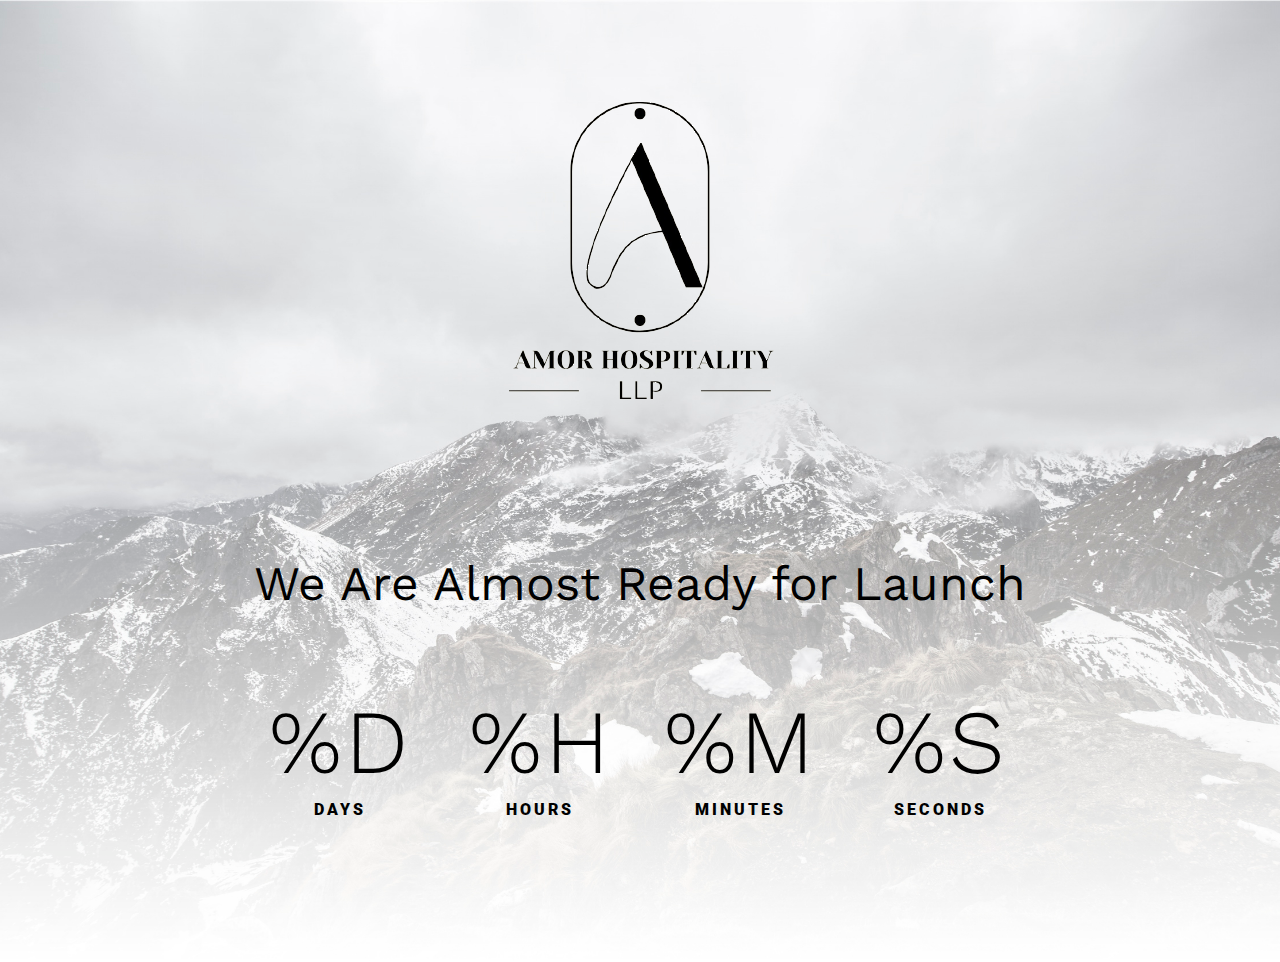
==== index.html @ 0c279abc "first commit" ====
<!DOCTYPE html>
<html>
	<head>
		<title>We are coming soon</title>
<!--
Coming2Live series free coming soon templates!
HTML version by Awe7 (http://awe7.com/)
You can find WordPress version here:
https://wordpress.org/plugins/coming2live/
-->
		<meta charset="utf-8">
		<meta name="viewport" content="width=device-width, initial-scale=1.0, maximum-scale=1.0, user-scalable=no">
		<meta name="format-detection" content="telephone=no">
		<meta name="apple-mobile-web-app-capable" content="yes">
		<!-- Fonts-->
		<link rel="stylesheet" type="text/css" href="assets/fonts/fontawesome/font-awesome.min.css">
		<!-- Vendors-->
		<link rel="stylesheet" type="text/css" href="assets/vendors/bootstrap/grid.css">
		<link rel="stylesheet" type="text/css" href="assets/vendors/YTPlayer/css/jquery.mb.YTPlayer.min.css">
		<link rel="stylesheet" type="text/css" href="assets/vendors/vegas/vegas.min.css">
		<!-- App & fonts-->
		<link rel="stylesheet" type="text/css" href="https://fonts.googleapis.com/css?family=Roboto:300,400,500,700,900|Work+Sans:300,400,500,700">
		<link rel="stylesheet" type="text/css" id="app-stylesheet" href="assets/css/main.css"><!--[if lt IE 9]>
			<script src="https://oss.maxcdn.com/libs/html5shiv/3.7.0/html5shiv.js"></script>
		<![endif]-->
	</head>
	
	<body>
		<div class="page-wrap" id="root">
			<!-- Content-->
			<div class="md-content">
				
				<!-- hero -->
				<div class="hero" style="background-image:url(./background.jpg);">
					

					<div class="container">
						<div class="hero__wrapper">
							<div class="row">
								<div class="col-lg-10 col-xs-offset-0 col-sm-offset-0 col-md-offset-0 col-lg-offset-1 ">
									<div class="hero__title_inner">
										<img alt="sphere" src="./output-onlinepngtools.png">
										<h1 class="hero__title">We Are Almost Ready for Launch</h1>
										<!-- <p class="hero__text">Perfect and awesome template to present your future product or service.<br>Hooking audience attention is all in the opener.</p> -->
									</div>
								</div>
							</div>
							
							<!-- countdown__module hide undefined -->
							<div class="countdown__module hide" data-date="2023/1/18">
								<p><span>%D</span> Days</p>
								<p><span>%H</span> Hours</p>
								<p><span>%M</span> Minutes</p>
								<p><span>%S</span> Seconds</p>
							</div><!-- End / countdown__module hide undefined -->
							
							<div class="service-wrapper">
								
								<!-- service -->
								<!-- <div class="service">
									<h2 class="service__title">Web Development</h2>
									<p class="service__text">Curabitur elementum urna augue, eu porta purus gravida in. Cras consectetur, lor</p>
								</div> -->
								<!-- End / service -->
								
								
								<!-- service -->
								<!-- <div class="service">
									<h2 class="service__title">App Mobile Design</h2>
									<p class="service__text">Suspendisse ac elit vitae est lacinia interdum eu sit amet mauris. Phasellus ali</p>
								</div> -->
								<!-- End / service -->
								
								
								<!-- service -->
								<!-- <div class="service">
									<h2 class="service__title">Cloud Security</h2>
									<p class="service__text">Duis porttitor libero ac egestas euismod. Maecenas quis felis turpis. Nulla quis</p>
								</div> -->
								<!-- End / service -->
								
							</div>
						</div>
					</div>
				</div><!-- End / hero -->
				
			</div>
			<!-- End / Content-->
		</div>
		<!-- Vendors-->
		<script type="text/javascript" src="assets/vendors/jquery/jquery.min.js"></script>
		<script type="text/javascript" src="assets/vendors/jquery.countdown/jquery.countdown.min.js"></script>
		<script type="text/javascript" src="assets/vendors/flat-surface-shader/fss.min.js"></script>
		<script type="text/javascript" src="assets/vendors/particles.js/particles.js"></script>
		<script type="text/javascript" src="assets/vendors/waterpipe/waterpipe.js"></script>
		<script type="text/javascript" src="assets/vendors/quietflow/quietflow.min.js"></script>
		<script type="text/javascript" src="assets/vendors/YTPlayer/jquery.mb.YTPlayer.min.js"></script>
		<script type="text/javascript" src="assets/vendors/vegas/vegas.min.js"></script>
		<!-- App-->
		<script type="text/javascript" src="assets/js/main.js"></script>
	</body>
</html>
---- assets/css/main.css ----
/*--------------------------------------------------------------------------------

	# Minsoon Template 1.0 - Mar 16, 2018
	# ------------------------------------------------------------------------
	# Designed & coded by MegaDrupal
	# Websites:  http://www.megadrupal.com -  Email: info@megadrupal.com

----------------------------------------------------------------------------------

	1. base
	2. form-item
	3. general_header
	4. general_service
	5. general_hero
	6. fss
	7. particles.js
	8. core_quietflow
	9. Ribbon background
	10. core_smoky
	11. core_vegas
	12. youtube
	13. socialicon
	14. Reset Row Boostrap
	15. Margin Padding
	16. CountDown

--------------------------------------------------------------------------------*/

/* 1. base
--------------------------------------------------------------------------------*/

a[disabled], input[disabled], button[disabled], textarea[disabled] {
    cursor: not-allowed !important;
    opacity: .5 !important;
}

a:focus, input:focus, button:focus, textarea:focus {
    outline: none;
}

p {
    margin-top: 0;
    margin-bottom: 10px;
}

img {
    max-width: 100%;
    height: auto;
    border: 0;
}

.page-wrap {
    overflow: hidden;
}

.md-section {
    position: relative;
    background-repeat: no-repeat;
    background-size: cover;
    background-position: center center;
    z-index: 9;
    padding-top: 50px;
    padding-bottom: 50px;
}

@media (min-width: 320px) {
    .md-section {
        padding-top: calc(6.81818vw + 28.18182px);
        padding-bottom: calc(6.81818vw + 28.18182px);
    }
}

@media (min-width: 1200px) {
    .md-section {
        padding-top: 110px;
        padding-bottom: 110px;
    }
}

.md-text-left, .text-left {
    text-align: left !important;
}

.md-text-center, .text-center {
    text-align: center !important;
}

.md-text-right, .text-right {
    text-align: right !important;
}

.md-text-underline {
    text-decoration: underline !important;
}

.md-round {
    border-radius: 5px !important;
}

.md-pill {
    border-radius: 50% !important;
}

.md-tb {
    display: table;
    width: 100%;
    height: 100%;
}

.md-tb__cell {
    display: table-cell;
    vertical-align: middle;
}

.md-overlay, [data-gradient-bg] > canvas {
    position: absolute;
    width: 100%;
    height: 100%;
    top: 0;
    left: 0;
    z-index: -1;
}

.md-overlay {
    background-color: rgba(0, 0, 0, .4);
}

.bg-fixed {
    background-attachment: fixed;
}

.md-bg-cover {
    background-repeat: no-repeat;
    background-size: cover;
    background-position: center center;
}

.full {
    width: 100%;
    height: 100vh;
}

.embed-responsive {
    position: relative;
    display: block;
    height: 0;
    padding: 0;
    overflow: hidden;
}

.embed-responsive.embed-responsive-4by3 {
    padding-bottom: 75%;
}

.embed-responsive.embed-responsive-16by9 {
    padding-bottom: 56.25%;
}

.embed-responsive .embed-responsive-item, .embed-responsive iframe,
.embed-responsive embed, .embed-responsive object {
    position: absolute;
    top: 0;
    bottom: 0;
    left: 0;
    width: 100%;
    height: 100%;
    border: 0;
}

/* table Responsive */

.table-responsive-01 {
    width: 100%;
    overflow-y: hidden;
    overflow-x: auto;
}

.table-responsive-01 table > thead > tr > th,
.table-responsive-01 table > thead > tr > td,
.table-responsive-01 table > tbody > tr > th,
.table-responsive-01 table > tbody > tr > td,
.table-responsive-01 table > tfoot > tr > th,
.table-responsive-01 table > tfoot > tr > td {
    white-space: nowrap;
}

@media (max-width: 991px) {
    .table-responsive-02 table, .table-responsive-02 thead,
    .table-responsive-02 tbody, .table-responsive-02 th, .table-responsive-02 td,
    .table-responsive-02 tr {
        display: block;
    }

    .table-responsive-02 thead {
        border-top: 1px solid #e8e8e8 !important;
        border-bottom: none !important;
    }

    .table-responsive-02 thead tr {
        position: absolute;
        top: -9999px;
        left: -9999px;
    }

    .table-responsive-02 tr {
        padding: 15px 0;
        border-left: 1px solid #e8e8e8;
        border-right: 1px solid #e8e8e8;
    }

    .table-responsive-02 td {
        position: relative;
        padding: 15px 10px 15px 30% !important;
    }

    .table-responsive-02 td:before {
        content: attr(data-th);
        position: absolute;
        top: 15px;
        left: 20px;
        width: 25%;
        padding-right: 10px;
    }
}

a {
    color: inherit;
}

a:hover {
    text-decoration: none;
    color: #426efc;
}

a:focus {
    text-decoration: none;
}

::-moz-selection {
    color: #fff;
    background-color: #121113;
}

::selection {
    color: #fff;
    background-color: #121113;
}

.md-section {
    padding-top: 65px;
    padding-bottom: 65px;
}

@media (min-width: 320px) {
    .md-section {
        padding-top: calc(13.63636vw + 21.36364px);
        padding-bottom: calc(13.63636vw + 21.36364px);
    }
}

@media (min-width: 1200px) {
    .md-section {
        padding-top: 185px;
        padding-bottom: 185px;
    }
}

/* 2. form-item
--------------------------------------------------------------------------------*/

input:not([type="button"]):not([type="submit"]):not([type="radio"]):not([type="checkbox"]):not([type="color"]),
textarea, select {
    box-shadow: none;
    outline: none;
    margin: 0;
    border-radius: 10px;
    padding: 0 15px;
    line-height: 46px;
    border: 1px solid #ccc;
    color: #000;
    font-size: 14px;
    vertical-align: middle;
}

input:not([type="button"]):not([type="submit"]):not([type="radio"]):not([type="checkbox"]):not([type="color"])::-webkit-input-placeholder,
textarea::-webkit-input-placeholder, select::-webkit-input-placeholder {
    color: #000;
}

input:not([type="button"]):not([type="submit"]):not([type="radio"]):not([type="checkbox"]):not([type="color"])::-moz-placeholder,
textarea::-moz-placeholder, select::-moz-placeholder {
    color: #000;
}

input:not([type="button"]):not([type="submit"]):not([type="radio"]):not([type="checkbox"]):not([type="color"]):-moz-placeholder,
textarea:-moz-placeholder, select:-moz-placeholder {
    color: #000;
}

input:not([type="button"]):not([type="submit"]):not([type="radio"]):not([type="checkbox"]):not([type="color"]):-ms-input-placeholder,
textarea:-ms-input-placeholder, select:-ms-input-placeholder {
    color: #000;
}

input:not([type="button"]):not([type="submit"]):not([type="radio"]):not([type="checkbox"]):not([type="color"]):focus,
textarea:focus, select:focus {
    border: 1px solid red;
}

input:not([type="button"]):not([type="submit"]):not([type="radio"]):not([type="checkbox"]):not([type="color"]):focus::-webkit-input-placeholder,
textarea:focus::-webkit-input-placeholder,
select:focus::-webkit-input-placeholder {
    color: blue;
}

input:not([type="button"]):not([type="submit"]):not([type="radio"]):not([type="checkbox"]):not([type="color"]):focus::-moz-placeholder,
textarea:focus::-moz-placeholder, select:focus::-moz-placeholder {
    color: blue;
}

input:not([type="button"]):not([type="submit"]):not([type="radio"]):not([type="checkbox"]):not([type="color"]):focus:-moz-placeholder,
textarea:focus:-moz-placeholder, select:focus:-moz-placeholder {
    color: blue;
}

input:not([type="button"]):not([type="submit"]):not([type="radio"]):not([type="checkbox"]):not([type="color"]):focus:-ms-input-placeholder,
textarea:focus:-ms-input-placeholder, select:focus:-ms-input-placeholder {
    color: blue;
}

input:not([type="button"]):not([type="submit"]):not([type="radio"]):not([type="checkbox"]):not([type="color"])[disabled],
textarea[disabled], select[disabled] {
    opacity: .65;
    cursor: not-allowed;
}

input:not([type="button"]):not([type="submit"]):not([type="radio"]):not([type="checkbox"]):not([type="color"]),
textarea {
    -webkit-appearance: none;
       -moz-appearance: none;
            appearance: none;
}

input[type="checkbox"], input[type="radio"] {
    width: auto !important;
}

/* Typography */

body {
    margin: 0;
    padding: 0;
    line-height: 1.6;
    font-size: 16px;
    font-weight: 400;
    font-family: "Roboto", sans-serif;
    color: #0c0c0e;
}

body.md-skin-dark {
    background-color: #303036;
}

.md-skin-dark {
    color: rgba(255, 255, 255, .9);
}

.md-skin-dark h1, .md-skin-dark h2, .md-skin-dark h3, .md-skin-dark h4,
.md-skin-dark h5, .md-skin-dark h6 {
    color: #fff;
}

a {
    transition: all .3s ease;
}

a, input, textarea, select {
    outline: none;
}

h1, h2, h3, h4, h5, h6 {
    font-weight: 400;
    line-height: 1.4em;
    color: #0c0c0e;
    font-family: "Work Sans", sans-serif;
}

h1 a, h2 a, h3 a, h4 a, h5 a, h6 a {
    color: inherit;
    text-decoration: none;
}

h1 a:hover, h2 a:hover, h3 a:hover, h4 a:hover, h5 a:hover, h6 a:hover {
    color: inherit;
    text-decoration: none;
}

h1 {
    font-size: 65px;
}

h2 {
    font-size: 50px;
}

h3 {
    font-size: 40px;
}

h4 {
    font-size: 35px;
}

h5 {
    font-size: 25px;
}

h6 {
    font-size: 20px;
}

h3, h1, h2, h3 {
    margin-top: 30px;
    margin-bottom: 15px;
}

h4, h5, h6 {
    margin-top: 15px;
    margin-bottom: 10px;
}

img {
    max-width: 100%;
}

blockquote {
    border: 0;
    font-size: 25px;
    padding: 0 0 0 40px;
    margin: 15px 20px 20px;
    position: relative;
    line-height: 1.4;
    color: #03358f;
    font-family: "Roboto", sans-serif;
}

@media (min-width: 992px) {
    blockquote {
        padding: 0 0 0 70px;
    }
}

blockquote:before {
    content: "\F10D";
    font-family: FontAwesome;
    font-size: 30px;
    line-height: 1.2;
    top: 0;
    left: 0;
    position: absolute;
    color: #c9c9cf;
}

@media (min-width: 992px) {
    blockquote:before {
        font-size: 50px;
    }
}

blockquote p:last-child {
    margin-bottom: 0;
}

blockquote i {
    font-size: 40px !important;
    margin-bottom: 20px;
}

blockquote cite {
    display: block;
    font-size: 16px;
    font-style: normal;
    font-family: "Roboto", sans-serif;
    margin-top: 15px;
}

@media (min-width: 768px) {
    blockquote {
        font-size: 25px;
        margin: 15px 40px 20px;
    }
}

abbr {
    color: #67dee8;
    border-width: 2px;
}

mark, .mark {
    background-color: #03358f;
    color: #f1f1f3;
}

/* 3. general_header
--------------------------------------------------------------------------------*/

.header {
    padding: 15px 15px;
}

.header__left {
    display: none;
}

.header__left > span {
    font-weight: 300;
}

.header__left > span + span:before {
    content: '|';
    display: inline-block;
    margin: 0 40px;
}

.header__social {
    text-align: center;
}

.header__social a {
    width: 30px;
    height: 30px;
    line-height: 28px;
    font-size: 12px;
    border-color: rgba(255, 255, 255, .5);
}

.header__social a:hover {
    background-color: #fff;
    color: #778;
    border-color: #fff;
}

@media (min-width: 993px) {
    .header {
        padding: 20px 40px;
        margin-bottom: 0;
    }
}

@media (min-width: 1201px) {
    .header__left {
        display: block;
    }

    .header__social {
        text-align: right;
    }
}

@media (min-width: 1401px) {
    .header {
        display: -ms-flexbox;
        display: flex;
        -ms-flex-pack: justify;
        justify-content: space-between;
        -ms-flex-align: center;
        align-items: center;
        padding: 20px 70px;
    }
}

/* 4. general_service
--------------------------------------------------------------------------------*/

.service {
    text-align: center;
}

.service__title {
    font-size: 20px;
    margin-top: 0;
    margin-bottom: 10px;
}

.service__text {
    font-size: 14px;
}

.service-wrapper {
    overflow: hidden;
}

.service-wrapper .service {
    padding: 30px 20px;
}

.service-wrapper .service:not(:last-child) {
    border-bottom: 1px solid rgba(255, 255, 255, .5);
}

@media (min-width: 1201px) {
    .service-wrapper .service {
        width: 33.333333%;
        float: left;
        padding: 0 55px;
    }

    .service-wrapper .service:not(:last-child) {
        border-bottom: 0;
        border-right: 1px solid rgba(255, 255, 255, .5);
    }
}

/* 5. general_hero
--------------------------------------------------------------------------------*/

.hero {
    position: relative;
    background-size: cover;
    background-repeat: no-repeat;
    background-position: center center;
    z-index: 9;
}

.hero:after {
    content: '';
    position: absolute;
    top: 0;
    left: 0;
    width: 100%;
    height: 100%;
    /* background-color: #000; */
    opacity: .5;
    z-index: -1;
}

.hero.no-overlay:after {
    display: none;
}

.hero.bg-video {
    background-color: transparent;
}

.hero .header {
    position: absolute;
    top: 0;
    left: 0;
    width: 100%;
    z-index: 999;
}

.hero__title_inner {
    text-align: center;
}

.hero__icon {
    display: inline-block;
    width: 40px;
    height: 40px;
    line-height: 36px;
    border: 2px solid #fff;
    border-radius: 50%;
    font-family: "Work Sans", sans-serif;
    font-size: 20px;
    font-weight: 300;
    color: #fff;
}

.hero__title {
    font-size: 30px;
    font-weight: 300;
    color: rgb(0, 0, 0);
    font-weight: 400;
}

@media (min-width: 320px) {
    .hero__title {
        font-size: calc(2.04545vw + 23.45455px);
    }
}

@media (min-width: 1200px) {
    .hero__title {
        font-size: 48px;
    }
}

.hero__wrapper {
    position: relative;
    padding: 12px 0 50px;
    z-index: 99;
    min-height: 100vh;
}

.hero__wrapper .countdown__module {
    max-width: 800px;
    margin: 40px auto;
}

@media (min-width: 769px) {
    .hero__wrapper .countdown__module {
        max-width: 800px;
        margin: 80px auto;
    }
}

@media (min-width: 1401px) {
    .hero__wrapper {
        display: -ms-flexbox;
        display: flex;
        -ms-flex-direction: column;
            flex-direction: column;
        -ms-flex-pack: justify;
        justify-content: space-between;
    }

    .hero__icon {
        font-size: 36px;
        width: 60px;
        height: 60px;
        line-height: 56px;
    }
}

/* 6. fss
--------------------------------------------------------------------------------*/

#fss-bg {
    position: fixed;
    left: 0;
    top: 0;
    right: 0;
    bottom: 0;
    z-index: -1;
}

/* 7. particles.js
--------------------------------------------------------------------------------*/

#particles-js {
    position: absolute;
    left: 0;
    top: 0;
    width: 100%;
    height: 100%;
    z-index: 33;
}

/* 8. core_quietflow
--------------------------------------------------------------------------------*/

.quietflow {
    position: fixed;
}

/* 9. Ribbon background
--------------------------------------------------------------------------------*/

.ribbons-bg {
    background-color: #403060;
    background-image: radial-gradient(circle, transparent 0%, rgba(0, 0, 0, .8) 100%);
    background-position: center center;
    background-repeat: no-repeat;
    background-attachment: fixed;
    background-size: cover;
}

/* 10. core_smoky
--------------------------------------------------------------------------------*/

.smoky {
    position: fixed;
    left: 0;
    top: 0;
    right: 0;
    bottom: 0;
}

@media (max-width: 767px) {
    .smoky {
        bottom: -100px;
    }
}

/* 11. core_vegas
--------------------------------------------------------------------------------*/

.vegas-container {
    position: fixed !important;
    top: 0;
    left: 0;
    top: 0;
    height: 100%;
    width: 100%;
    background-color: transparent !important;
    z-index: -1;
}

.vegas__wrapper {
    padding: 150px 0;
}

@media (min-width: 1201px) {
    .vegas-container {
        height: 100vh !important;
    }
}

/* 12. youtube
--------------------------------------------------------------------------------*/

.youtube {
    z-index: -2;
    position: fixed;
    top: 0;
    left: 0;
    width: 100%;
    height: 100%;
}

.youtube img {
    display: none;
    width: 100%;
    height: 100%;
    -o-object-fit: cover;
       object-fit: cover;
    -o-object-position: center;
       object-position: center;
}

/* 13. socialicon
--------------------------------------------------------------------------------*/

.social-icon {
    display: inline-block;
    text-align: center;
    font-size: 16px;
    width: 40px;
    height: 40px;
    line-height: 40px;
    border-radius: 3px;
    border: 1px solid #778;
    margin: 3px;
}

.social-icon__text {
    margin-left: 6px;
}

.social-icon__rounded {
    border-radius: 50%;
}

.social-icon__no-border {
    border: 0;
}

.social-icon.si-facebook {
    color: #3b5998;
}

.social-icon.si-facebook-bg {
    color: #fff;
    background-color: #3b5998;
}

.social-icon.si-facebook-bg:hover {
    background-color: #2d4373;
}

.social-icon.si-facebook-hover:hover {
    background-color: #3b5998;
    border-color: #3b5998;
    color: #fff;
}

.social-icon.si-twitter {
    color: #00acee;
}

.social-icon.si-twitter-bg {
    color: #fff;
    background-color: #00acee;
}

.social-icon.si-twitter-bg:hover {
    background-color: #0087bb;
}

.social-icon.si-twitter-hover:hover {
    background-color: #00acee;
    border-color: #00acee;
    color: #fff;
}

.social-icon.si-google-plus {
    color: #dd4b39;
}

.social-icon.si-google-plus-bg {
    color: #fff;
    background-color: #dd4b39;
}

.social-icon.si-google-plus-bg:hover {
    background-color: #c23321;
}

.social-icon.si-google-plus-hover:hover {
    background-color: #dd4b39;
    border-color: #dd4b39;
    color: #fff;
}

.social-icon.si-pinterest {
    color: #c8232c;
}

.social-icon.si-pinterest-bg {
    color: #fff;
    background-color: #c8232c;
}

.social-icon.si-pinterest-bg:hover {
    background-color: #9d1b22;
}

.social-icon.si-pinterest-hover:hover {
    background-color: #c8232c;
    border-color: #c8232c;
    color: #fff;
}

.social-icon.si-vimeo {
    color: #86c9ef;
}

.social-icon.si-vimeo-bg {
    color: #fff;
    background-color: #86c9ef;
}

.social-icon.si-vimeo-bg:hover {
    background-color: #59b5e9;
}

.social-icon.si-vimeo-hover:hover {
    background-color: #86c9ef;
    border-color: #86c9ef;
    color: #fff;
}

.social-icon.si-youtube {
    color: #c4302b;
}

.social-icon.si-youtube-bg {
    color: #fff;
    background-color: #c4302b;
}

.social-icon.si-youtube-bg:hover {
    background-color: #9a2622;
}

.social-icon.si-youtube-hover:hover {
    background-color: #c4302b;
    border-color: #c4302b;
    color: #fff;
}

.social-icon.si-yahoo {
    color: #720e9e;
}

.social-icon.si-yahoo-bg {
    color: #fff;
    background-color: #720e9e;
}

.social-icon.si-yahoo-bg:hover {
    background-color: #500a6f;
}

.social-icon.si-yahoo-hover:hover {
    background-color: #720e9e;
    border-color: #720e9e;
    color: #fff;
}

.social-icon.si-google {
    color: #dd4b39;
}

.social-icon.si-google-bg {
    color: #fff;
    background-color: #dd4b39;
}

.social-icon.si-google-bg:hover {
    background-color: #c23321;
}

.social-icon.si-google-hover:hover {
    background-color: #dd4b39;
    border-color: #dd4b39;
    color: #fff;
}

.social-icon.si-linkedin {
    color: #0e76a8;
}

.social-icon.si-linkedin-bg {
    color: #fff;
    background-color: #0e76a8;
}

.social-icon.si-linkedin-bg:hover {
    background-color: #0a5579;
}

.social-icon.si-linkedin-hover:hover {
    background-color: #0e76a8;
    border-color: #0e76a8;
    color: #fff;
}

.social-icon.si-dribbble {
    color: #ea4c89;
}

.social-icon.si-dribbble-bg {
    color: #fff;
    background-color: #ea4c89;
}

.social-icon.si-dribbble-bg:hover {
    background-color: #e51e6b;
}

.social-icon.si-dribbble-hover:hover {
    background-color: #ea4c89;
    border-color: #ea4c89;
    color: #fff;
}

.social-icon.si-delicious {
    color: #205cc0;
}

.social-icon.si-delicious-bg {
    color: #fff;
    background-color: #205cc0;
}

.social-icon.si-delicious-bg:hover {
    background-color: #194794;
}

.social-icon.si-delicious-hover:hover {
    background-color: #205cc0;
    border-color: #205cc0;
    color: #fff;
}

.social-icon.si-paypal {
    color: #00588b;
}

.social-icon.si-paypal-bg {
    color: #fff;
    background-color: #00588b;
}

.social-icon.si-paypal-bg:hover {
    background-color: #003858;
}

.social-icon.si-paypal-hover:hover {
    background-color: #00588b;
    border-color: #00588b;
    color: #fff;
}

.social-icon.si-android {
    color: #a4c639;
}

.social-icon.si-android-bg {
    color: #fff;
    background-color: #a4c639;
}

.social-icon.si-android-bg:hover {
    background-color: #839e2e;
}

.social-icon.si-android-hover:hover {
    background-color: #a4c639;
    border-color: #a4c639;
    color: #fff;
}

.social-icon.si-foursquare {
    color: #25a0ca;
}

.social-icon.si-foursquare-bg {
    color: #fff;
    background-color: #25a0ca;
}

.social-icon.si-foursquare-bg:hover {
    background-color: #1d7e9f;
}

.social-icon.si-foursquare-hover:hover {
    background-color: #25a0ca;
    border-color: #25a0ca;
    color: #fff;
}

.social-icon.si-stumbleupon {
    color: #f74425;
}

.social-icon.si-stumbleupon-bg {
    color: #fff;
    background-color: #f74425;
}

.social-icon.si-stumbleupon-bg:hover {
    background-color: #e12808;
}

.social-icon.si-stumbleupon-hover:hover {
    background-color: #f74425;
    border-color: #f74425;
    color: #fff;
}

.social-icon.si-digg {
    color: #191919;
}

.social-icon.si-digg-bg {
    color: #fff;
    background-color: #191919;
}

.social-icon.si-digg-bg:hover {
    background-color: black;
}

.social-icon.si-digg-hover:hover {
    background-color: #191919;
    border-color: #191919;
    color: #fff;
}

.social-icon.si-reddit {
    color: #c6c6c6;
}

.social-icon.si-reddit-bg {
    color: #fff;
    background-color: #c6c6c6;
}

.social-icon.si-reddit-bg:hover {
    background-color: #adadad;
}

.social-icon.si-reddit-hover:hover {
    background-color: #c6c6c6;
    border-color: #c6c6c6;
    color: #fff;
}

.social-icon.si-spotify {
    color: #81b71a;
}

.social-icon.si-spotify-bg {
    color: #fff;
    background-color: #81b71a;
}

.social-icon.si-spotify-bg:hover {
    background-color: #628a14;
}

.social-icon.si-spotify-hover:hover {
    background-color: #81b71a;
    border-color: #81b71a;
    color: #fff;
}

.social-icon.si-blogger {
    color: #fc4f08;
}

.social-icon.si-blogger-bg {
    color: #fff;
    background-color: #fc4f08;
}

.social-icon.si-blogger-bg:hover {
    background-color: #ce3e03;
}

.social-icon.si-blogger-hover:hover {
    background-color: #fc4f08;
    border-color: #fc4f08;
    color: #fff;
}

.social-icon.si-cc {
    color: #688527;
}

.social-icon.si-cc-bg {
    color: #fff;
    background-color: #688527;
}

.social-icon.si-cc-bg:hover {
    background-color: #495e1b;
}

.social-icon.si-cc-hover:hover {
    background-color: #688527;
    border-color: #688527;
    color: #fff;
}

.social-icon.si-evernote {
    color: #5ba525;
}

.social-icon.si-evernote-bg {
    color: #fff;
    background-color: #5ba525;
}

.social-icon.si-evernote-bg:hover {
    background-color: #447b1c;
}

.social-icon.si-evernote-hover:hover {
    background-color: #5ba525;
    border-color: #5ba525;
    color: #fff;
}

.social-icon.si-flickr {
    color: #ff0084;
}

.social-icon.si-flickr-bg {
    color: #fff;
    background-color: #ff0084;
}

.social-icon.si-flickr-bg:hover {
    background-color: #cc006a;
}

.social-icon.si-flickr-hover:hover {
    background-color: #ff0084;
    border-color: #ff0084;
    color: #fff;
}

.social-icon.si-vk {
    color: #2b587a;
}

.social-icon.si-vk-bg {
    color: #fff;
    background-color: #2b587a;
}

.social-icon.si-vk-bg:hover {
    background-color: #1e3d54;
}

.social-icon.si-vk-hover:hover {
    background-color: #2b587a;
    border-color: #2b587a;
    color: #fff;
}

.social-icon.si-skype {
    color: #00aff0;
}

.social-icon.si-skype-bg {
    color: #fff;
    background-color: #00aff0;
}

.social-icon.si-skype-bg:hover {
    background-color: #008abd;
}

.social-icon.si-skype-hover:hover {
    background-color: #00aff0;
    border-color: #00aff0;
    color: #fff;
}

.social-icon.si-podcast {
    color: #e4b21b;
}

.social-icon.si-podcast-bg {
    color: #fff;
    background-color: #e4b21b;
}

.social-icon.si-podcast-bg:hover {
    background-color: #b68e16;
}

.social-icon.si-podcast-hover:hover {
    background-color: #e4b21b;
    border-color: #e4b21b;
    color: #fff;
}

.social-icon.si-dropbox {
    color: #3d9ae8;
}

.social-icon.si-dropbox-bg {
    color: #fff;
    background-color: #3d9ae8;
}

.social-icon.si-dropbox-bg:hover {
    background-color: #1a81d8;
}

.social-icon.si-dropbox-hover:hover {
    background-color: #3d9ae8;
    border-color: #3d9ae8;
    color: #fff;
}

.social-icon.si-github {
    color: #171515;
}

.social-icon.si-github-bg {
    color: #fff;
    background-color: #171515;
}

.social-icon.si-github-bg:hover {
    background-color: black;
}

.social-icon.si-github-hover:hover {
    background-color: #171515;
    border-color: #171515;
    color: #fff;
}

.social-icon.si-bitbucket {
    color: #0e4984;
}

.social-icon.si-bitbucket-bg {
    color: #fff;
    background-color: #0e4984;
}

.social-icon.si-bitbucket-bg:hover {
    background-color: #093056;
}

.social-icon.si-bitbucket-hover:hover {
    background-color: #0e4984;
    border-color: #0e4984;
    color: #fff;
}

.social-icon.si-soundcloud {
    color: #f70;
}

.social-icon.si-soundcloud-bg {
    color: #fff;
    background-color: #f70;
}

.social-icon.si-soundcloud-bg:hover {
    background-color: #cc5f00;
}

.social-icon.si-soundcloud-hover:hover {
    background-color: #f70;
    border-color: #f70;
    color: #fff;
}

.social-icon.si-tumblr {
    color: #34526f;
}

.social-icon.si-tumblr-bg {
    color: #fff;
    background-color: #34526f;
}

.social-icon.si-tumblr-bg:hover {
    background-color: #24384c;
}

.social-icon.si-tumblr-hover:hover {
    background-color: #34526f;
    border-color: #34526f;
    color: #fff;
}

.social-icon.si-wordpress {
    color: #1e8cbe;
}

.social-icon.si-wordpress-bg {
    color: #fff;
    background-color: #1e8cbe;
}

.social-icon.si-wordpress-bg:hover {
    background-color: #176c92;
}

.social-icon.si-wordpress-hover:hover {
    background-color: #1e8cbe;
    border-color: #1e8cbe;
    color: #fff;
}

.social-icon.si-drupal {
    color: #27537a;
}

.social-icon.si-drupal-bg {
    color: #fff;
    background-color: #27537a;
}

.social-icon.si-drupal-bg:hover {
    background-color: #1b3953;
}

.social-icon.si-drupal-hover:hover {
    background-color: #27537a;
    border-color: #27537a;
    color: #fff;
}

.social-icon.si-yelp {
    color: #c41200;
}

.social-icon.si-yelp-bg {
    color: #fff;
    background-color: #c41200;
}

.social-icon.si-yelp-bg:hover {
    background-color: #910d00;
}

.social-icon.si-yelp-hover:hover {
    background-color: #c41200;
    border-color: #c41200;
    color: #fff;
}

.social-icon.si-scribd {
    color: #666;
}

.social-icon.si-scribd-bg {
    color: #fff;
    background-color: #666;
}

.social-icon.si-scribd-bg:hover {
    background-color: #4d4d4d;
}

.social-icon.si-scribd-hover:hover {
    background-color: #666;
    border-color: #666;
    color: #fff;
}

.social-icon.si-stripe {
    color: #008cdd;
}

.social-icon.si-stripe-bg {
    color: #fff;
    background-color: #008cdd;
}

.social-icon.si-stripe-bg:hover {
    background-color: #006caa;
}

.social-icon.si-stripe-hover:hover {
    background-color: #008cdd;
    border-color: #008cdd;
    color: #fff;
}

.social-icon.si-print {
    color: #111;
}

.social-icon.si-print-bg {
    color: #fff;
    background-color: #111;
}

.social-icon.si-print-bg:hover {
    background-color: black;
}

.social-icon.si-print-hover:hover {
    background-color: #111;
    border-color: #111;
    color: #fff;
}

.social-icon.si-acrobat {
    color: #d3222a;
}

.social-icon.si-acrobat-bg {
    color: #fff;
    background-color: #d3222a;
}

.social-icon.si-acrobat-bg:hover {
    background-color: #a71b21;
}

.social-icon.si-acrobat-hover:hover {
    background-color: #d3222a;
    border-color: #d3222a;
    color: #fff;
}

.social-icon.si-stackoverflow {
    color: #ef8236;
}

.social-icon.si-stackoverflow-bg {
    color: #fff;
    background-color: #ef8236;
}

.social-icon.si-stackoverflow-bg:hover {
    background-color: #e06712;
}

.social-icon.si-stackoverflow-hover:hover {
    background-color: #ef8236;
    border-color: #ef8236;
    color: #fff;
}

.social-icon.si-instagram {
    color: #3f729b;
}

.social-icon.si-instagram-bg {
    color: #fff;
    background-color: #3f729b;
}

.social-icon.si-instagram-bg:hover {
    background-color: #305777;
}

.social-icon.si-instagram-hover:hover {
    background-color: #3f729b;
    border-color: #3f729b;
    color: #fff;
}

.social-icon.si-quora {
    color: #a82400;
}

.social-icon.si-quora-bg {
    color: #fff;
    background-color: #a82400;
}

.social-icon.si-quora-bg:hover {
    background-color: #751900;
}

.social-icon.si-quora-hover:hover {
    background-color: #a82400;
    border-color: #a82400;
    color: #fff;
}

.social-icon.si-openid {
    color: #e16309;
}

.social-icon.si-openid-bg {
    color: #fff;
    background-color: #e16309;
}

.social-icon.si-openid-bg:hover {
    background-color: #b04d07;
}

.social-icon.si-openid-hover:hover {
    background-color: #e16309;
    border-color: #e16309;
    color: #fff;
}

.social-icon.si-amazon {
    color: #e47911;
}

.social-icon.si-amazon-bg {
    color: #fff;
    background-color: #e47911;
}

.social-icon.si-amazon-bg:hover {
    background-color: #b5600d;
}

.social-icon.si-amazon-hover:hover {
    background-color: #e47911;
    border-color: #e47911;
    color: #fff;
}

.social-icon.si-steam {
    color: #111;
}

.social-icon.si-steam-bg {
    color: #fff;
    background-color: #111;
}

.social-icon.si-steam-bg:hover {
    background-color: black;
}

.social-icon.si-steam-hover:hover {
    background-color: #111;
    border-color: #111;
    color: #fff;
}

.social-icon.si-rss {
    color: #ee802f;
}

.social-icon.si-rss-bg {
    color: #fff;
    background-color: #ee802f;
}

.social-icon.si-rss-bg:hover {
    background-color: #d86612;
}

.social-icon.si-rss-hover:hover {
    background-color: #ee802f;
    border-color: #ee802f;
    color: #fff;
}

.social-icon.si-behance {
    color: #0057ff;
}

.social-icon.si-behance-bg {
    color: #fff;
    background-color: #0057ff;
}

.social-icon.si-behance-bg:hover {
    background-color: #0046cc;
}

.social-icon.si-behance-hover:hover {
    background-color: #0057ff;
    border-color: #0057ff;
    color: #fff;
}

.btn {
    font-weight: 500;
    text-transform: uppercase;
    letter-spacing: 2px;
    padding: 0 15px;
    height: 50px;
    line-height: 48px;
    min-width: 170px;
}

.btn > i {
    margin: 0 5px;
}

.btn-sm {
    height: 40px;
    line-height: 38px;
    min-width: 130px;
}

.btn-w140 {
    min-width: 140px;
}

.grid-css .grid-item .grid-item__inner .grid-item__content-wrapper {
    background-color: transparent;
}

.no-gutters {
    margin: 0;
}

.no-gutters > .col, .no-gutters > [class*="col-"] {
    padding-right: 0;
    padding-left: 0;
}

.show-md {
    display: none;
}

@media (min-width: 992px) {
    .hidden-md {
        display: none;
    }

    .show-md {
        display: block;
    }
}

.swiper-custom-wrap {
    position: relative;
}

.swiper-custom-wrap .swiper-container {
    position: static;
}

.swiper-button-custom > div {
    position: absolute;
    top: 50%;
    width: 40px;
    height: 40px;
    line-height: 38px;
    font-size: 20px;
    color: #c2c2c2;
    text-align: center;
    border: 1px solid #c2c2c2;
    border-radius: 50%;
    cursor: pointer;
    transform: transalteY(-50%);
    transition: all .3s ease;
}

.swiper-button-custom > div:hover {
    border-color: #ff9294;
    color: #ff9294;
}

.swiper-button-custom .swiper-button-prev-custom {
    left: 0;
}

.swiper-button-custom .swiper-button-next-custom {
    right: 0;
}

.swiper-pagination-custom {
    text-align: center;
    margin-top: 20px;
}

.swiper-pagination-custom > span {
    width: 13px;
    height: 13px;
    background-color: #c9c9cf;
    opacity: 1;
    margin: 0 8px !important;
}

.swiper-pagination-custom .swiper-pagination-bullet-active {
    background-color: #ff9294;
}

.swiper-container--02 .swiper-button-prev-custom {
    left: -80px;
}

.swiper-container--02 .swiper-button-next-custom {
    right: -80px;
}

@media (max-width: 1199px) {
    .swiper-container--02 .swiper-button-custom {
        display: none;
    }
}

@media (min-width: 1201px) {
    .swiper-container--02 .swiper-pagination-custom {
        display: none;
    }
}

@media (min-width: 1401px) {
    .swiper-container--02 .swiper-button-prev-custom {
        left: -150px;
    }

    .swiper-container--02 .swiper-button-next-custom {
        right: -150px;
    }
}

/* 14. Reset Row Boostrap
--------------------------------------------------------------------------------*/

.row-grap {
    margin: 0;
}

.row-grap > [class*="col-"] {
    padding: 0;
}

.pull-left {
    float: left;
}

.pull-right {
    float: right;
}

/* 15. Margin Padding
--------------------------------------------------------------------------------*/

.pd-0 {
    padding: 0 !important;
}

.mb-0 {
    margin-bottom: 0 !important;
}

.mt-0 {
    margin-top: 0 !important;
}

.mb-20 {
    margin-bottom: 20px;
}

.mt-20 {
    margin-top: 20px;
}

.mb-25 {
    margin-bottom: 25px;
}

.mt-25 {
    margin-top: 25px;
}

.mb-30 {
    margin-bottom: 30px;
}

.mt-30 {
    margin-top: 30px;
}

.mb-35 {
    margin-bottom: 35px;
}

.mt-35 {
    margin-top: 35px;
}

.mb-40 {
    margin-bottom: 40px;
}

.mt-40 {
    margin-top: 40px;
}

.mb-45 {
    margin-bottom: 45px;
}

.mt-45 {
    margin-top: 45px;
}

.mb-50 {
    margin-bottom: 50px;
}

.mt-50 {
    margin-top: 50px;
}

.mb-55 {
    margin-bottom: 55px;
}

.mt-55 {
    margin-top: 55px;
}

.mb-60 {
    margin-bottom: 60px;
}

.mt-60 {
    margin-top: 60px;
}

.mb-65 {
    margin-bottom: 65px;
}

.mt-65 {
    margin-top: 65px;
}

.mb-70 {
    margin-bottom: 70px;
}

.mt-70 {
    margin-top: 70px;
}

.mb-75 {
    margin-bottom: 75px;
}

.mt-75 {
    margin-top: 75px;
}

/* 16. CountDown
--------------------------------------------------------------------------------*/

.countdown__module {
    display: table;
    width: 100%;
    margin: 20px 0;
    /* color: #c2c2c2; */
}

.countdown__module p {
    display: table-cell;
    vertical-align: middle;
    font-size: 10px;
    font-weight: 900;
    text-transform: uppercase;
    text-align: center;
    letter-spacing: 3px;
    width: 25%;
    color: #000 !important;
}

@media (min-width: 320px) {
    .countdown__module p {
        font-size: calc(.68182vw + 7.81818px);
    }
}

@media (min-width: 1200px) {
    .countdown__module p {
        font-size: 16px;
    }
}

.countdown__module span {
    display: block;
    font-family: "Work Sans", sans-serif;
    font-size: 30px;
    font-weight: 300;
    line-height: 1;
    /* color: #fff; */
    margin-bottom: 10px;
}

@media (min-width: 320px) {
    .countdown__module span {
        font-size: calc(6.81818vw + 8.18182px);
    }
}

@media (min-width: 1200px) {
    .countdown__module span {
        font-size: 90px;
    }
}
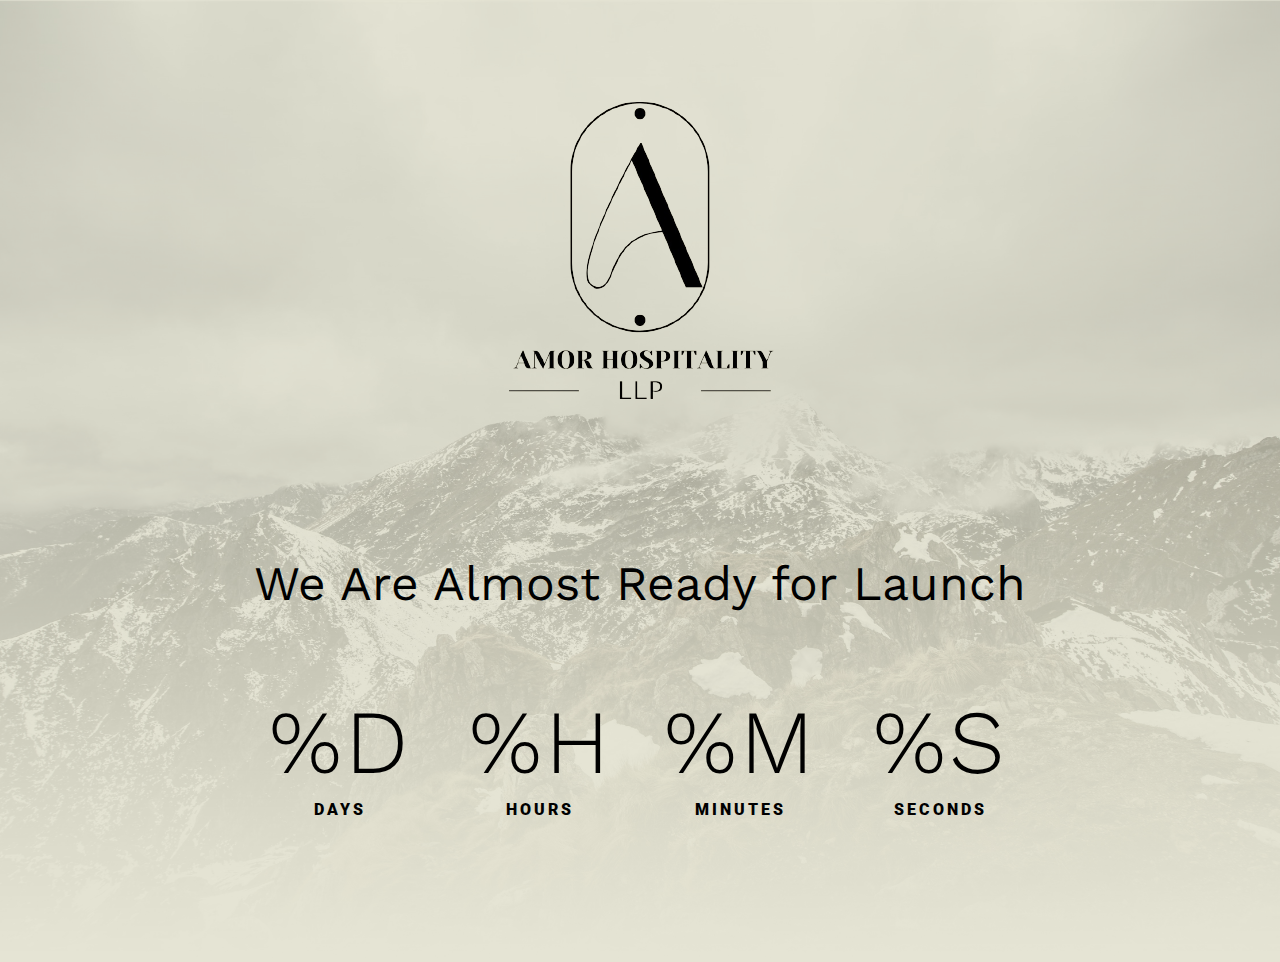
==== commit ca999c05: "final" ====
--- a/index.html
+++ b/index.html
@@ -39,7 +39,7 @@
 							<div class="row">
 								<div class="col-lg-10 col-xs-offset-0 col-sm-offset-0 col-md-offset-0 col-lg-offset-1 ">
 									<div class="hero__title_inner">
-										<img alt="sphere" src="./output-onlinepngtools.png">
+										<img alt="sphere" src="./output-onlinepngtools1.png">
 										<h1 class="hero__title">We Are Almost Ready for Launch</h1>
 										<!-- <p class="hero__text">Perfect and awesome template to present your future product or service.<br>Hooking audience attention is all in the opener.</p> -->
 									</div>
--- a/assets/css/main.css
+++ b/assets/css/main.css
@@ -1,33 +1,3 @@
-/*--------------------------------------------------------------------------------
-
-	# Minsoon Template 1.0 - Mar 16, 2018
-	# ------------------------------------------------------------------------
-	# Designed & coded by MegaDrupal
-	# Websites:  http://www.megadrupal.com -  Email: info@megadrupal.com
-
-----------------------------------------------------------------------------------
-
-	1. base
-	2. form-item
-	3. general_header
-	4. general_service
-	5. general_hero
-	6. fss
-	7. particles.js
-	8. core_quietflow
-	9. Ribbon background
-	10. core_smoky
-	11. core_vegas
-	12. youtube
-	13. socialicon
-	14. Reset Row Boostrap
-	15. Margin Padding
-	16. CountDown
-
---------------------------------------------------------------------------------*/
-
-/* 1. base
---------------------------------------------------------------------------------*/
 
 a[disabled], input[disabled], button[disabled], textarea[disabled] {
     cursor: not-allowed !important;
@@ -629,7 +599,7 @@
     left: 0;
     width: 100%;
     height: 100%;
-    /* background-color: #000; */
+    background-color: #ccc9aa;
     opacity: .5;
     z-index: -1;
 }
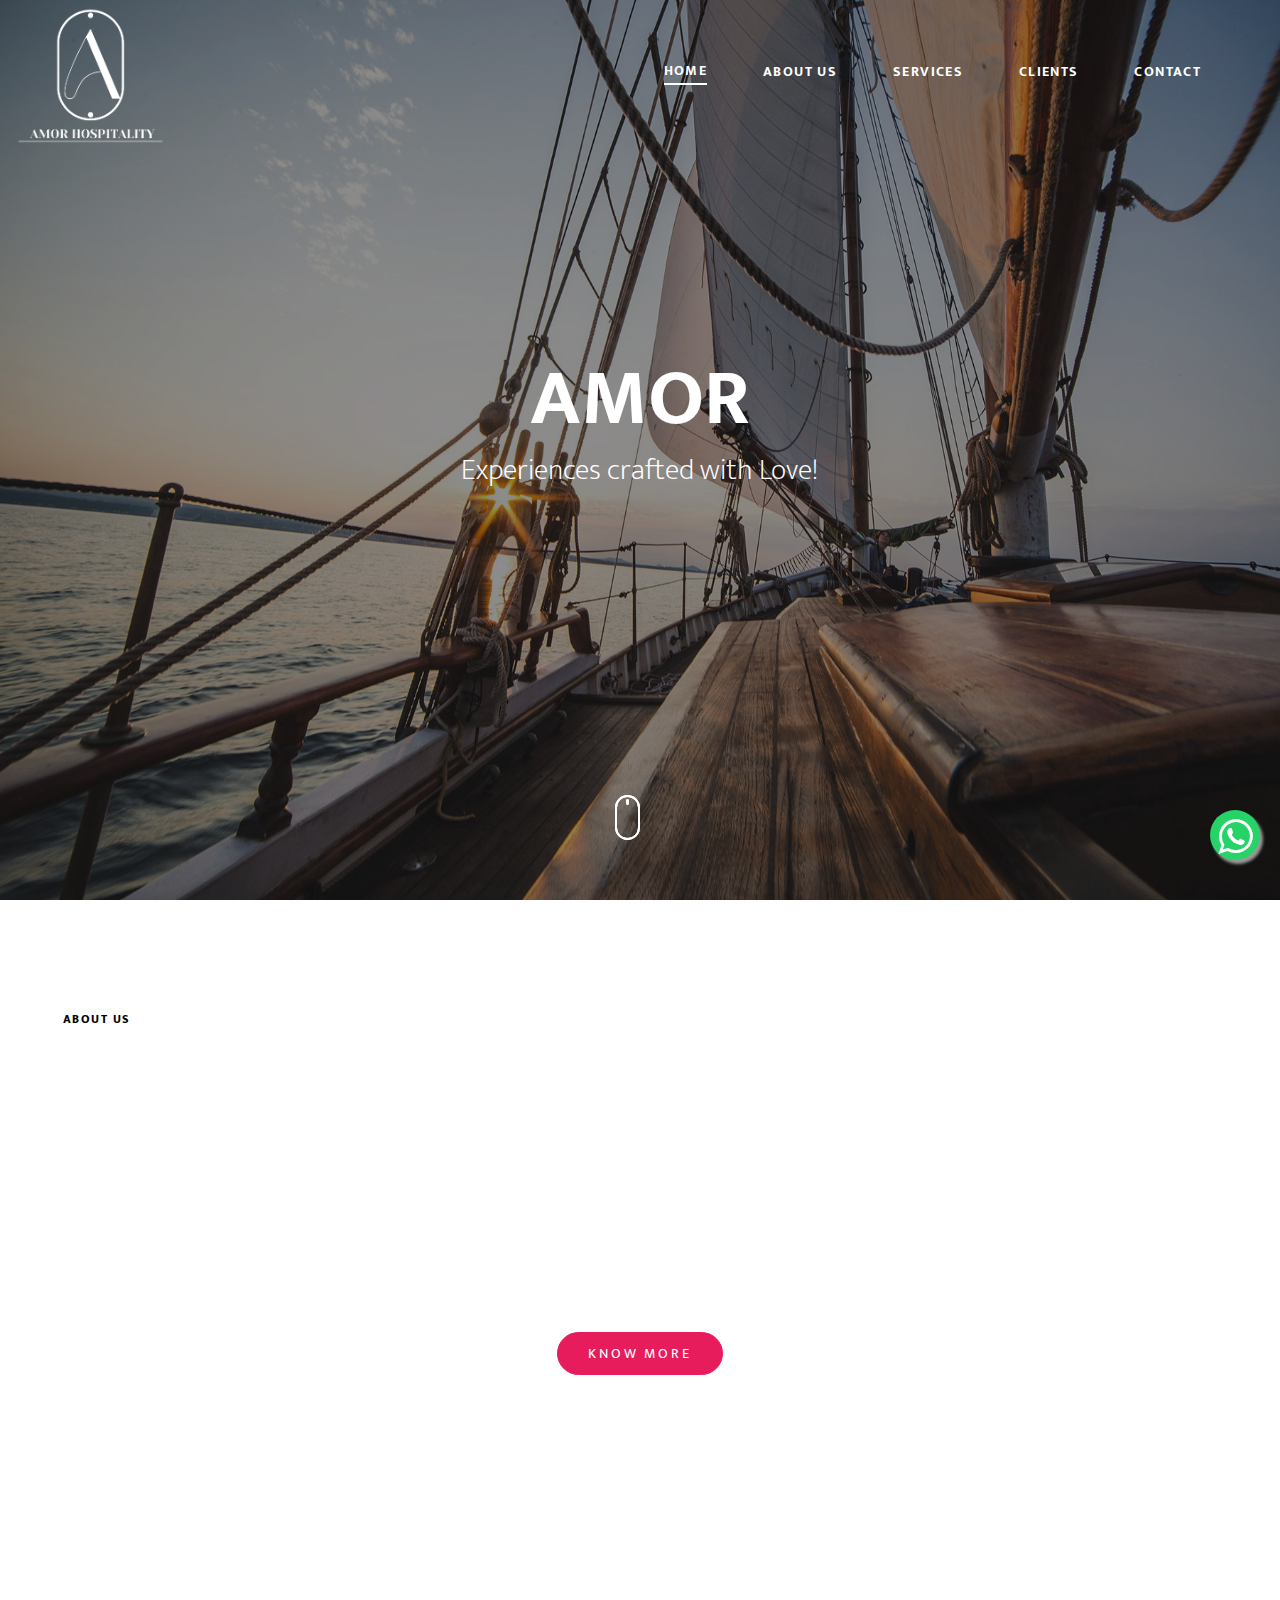
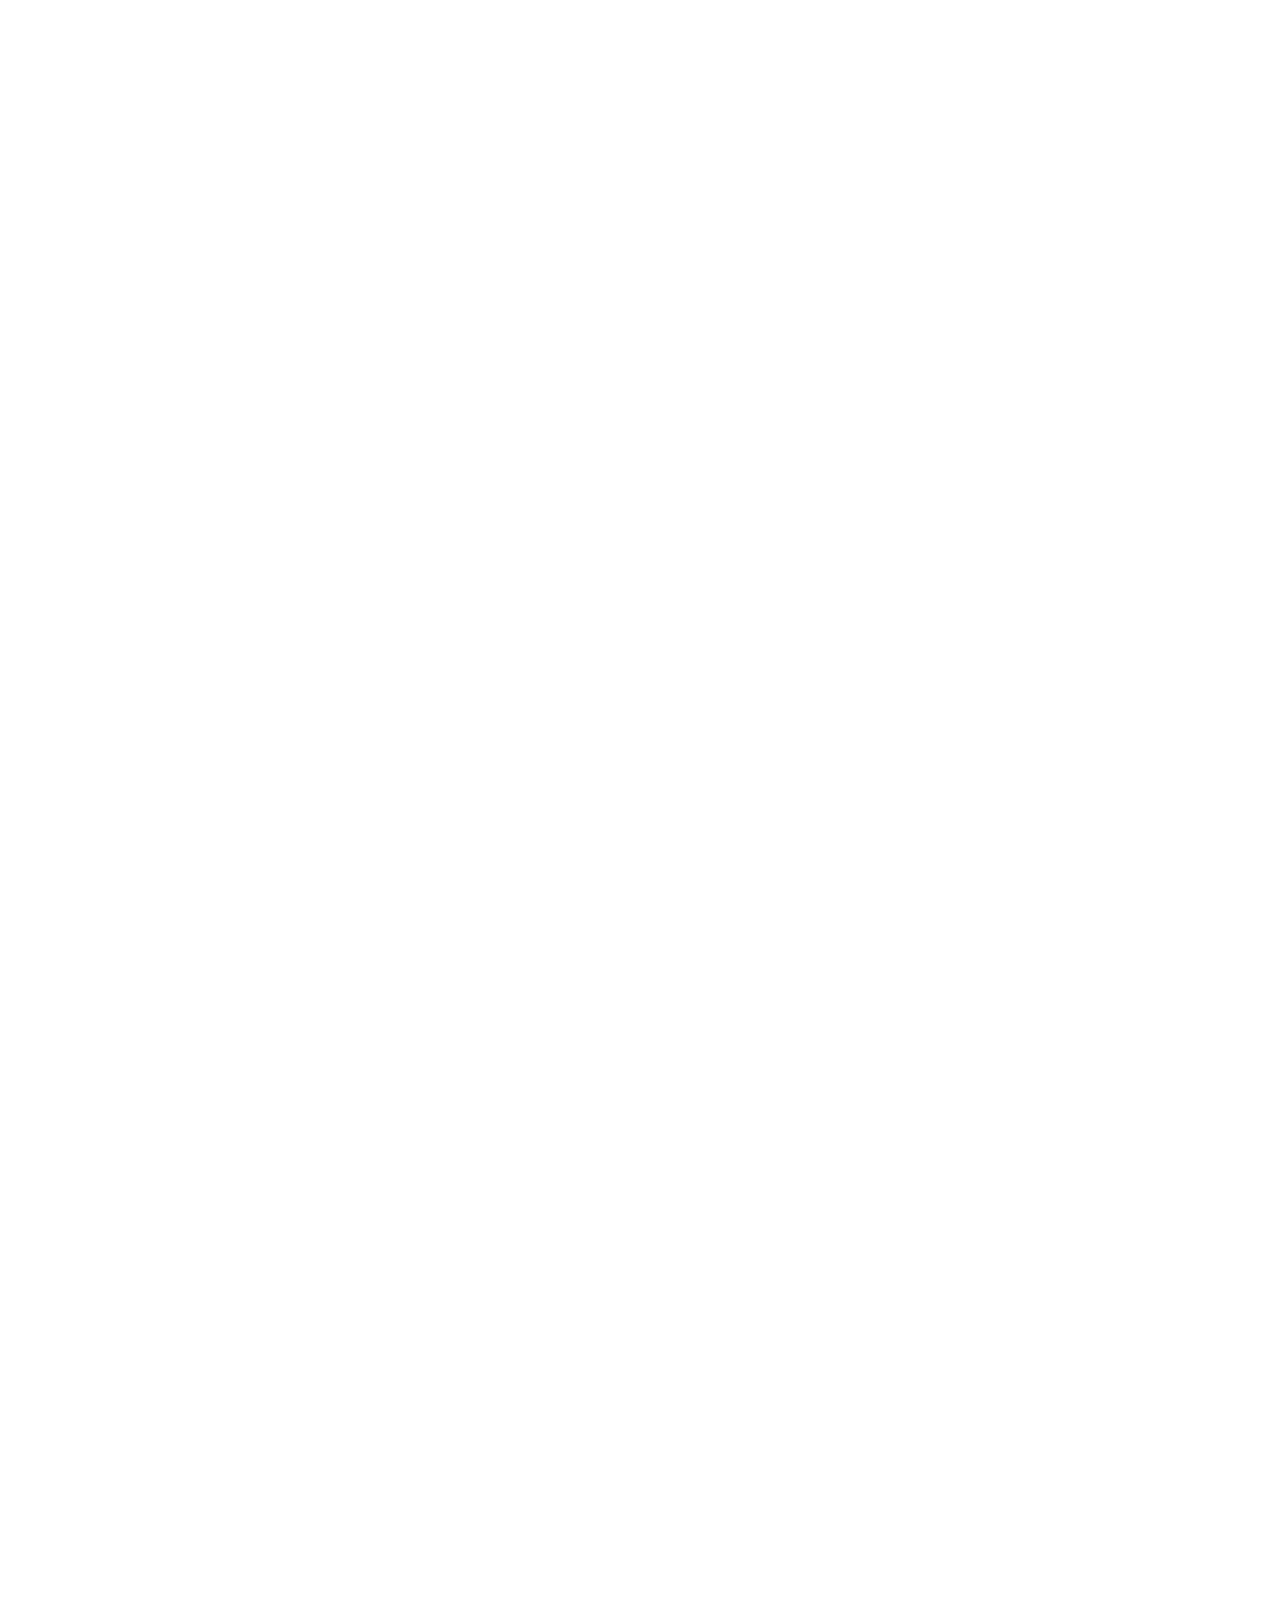
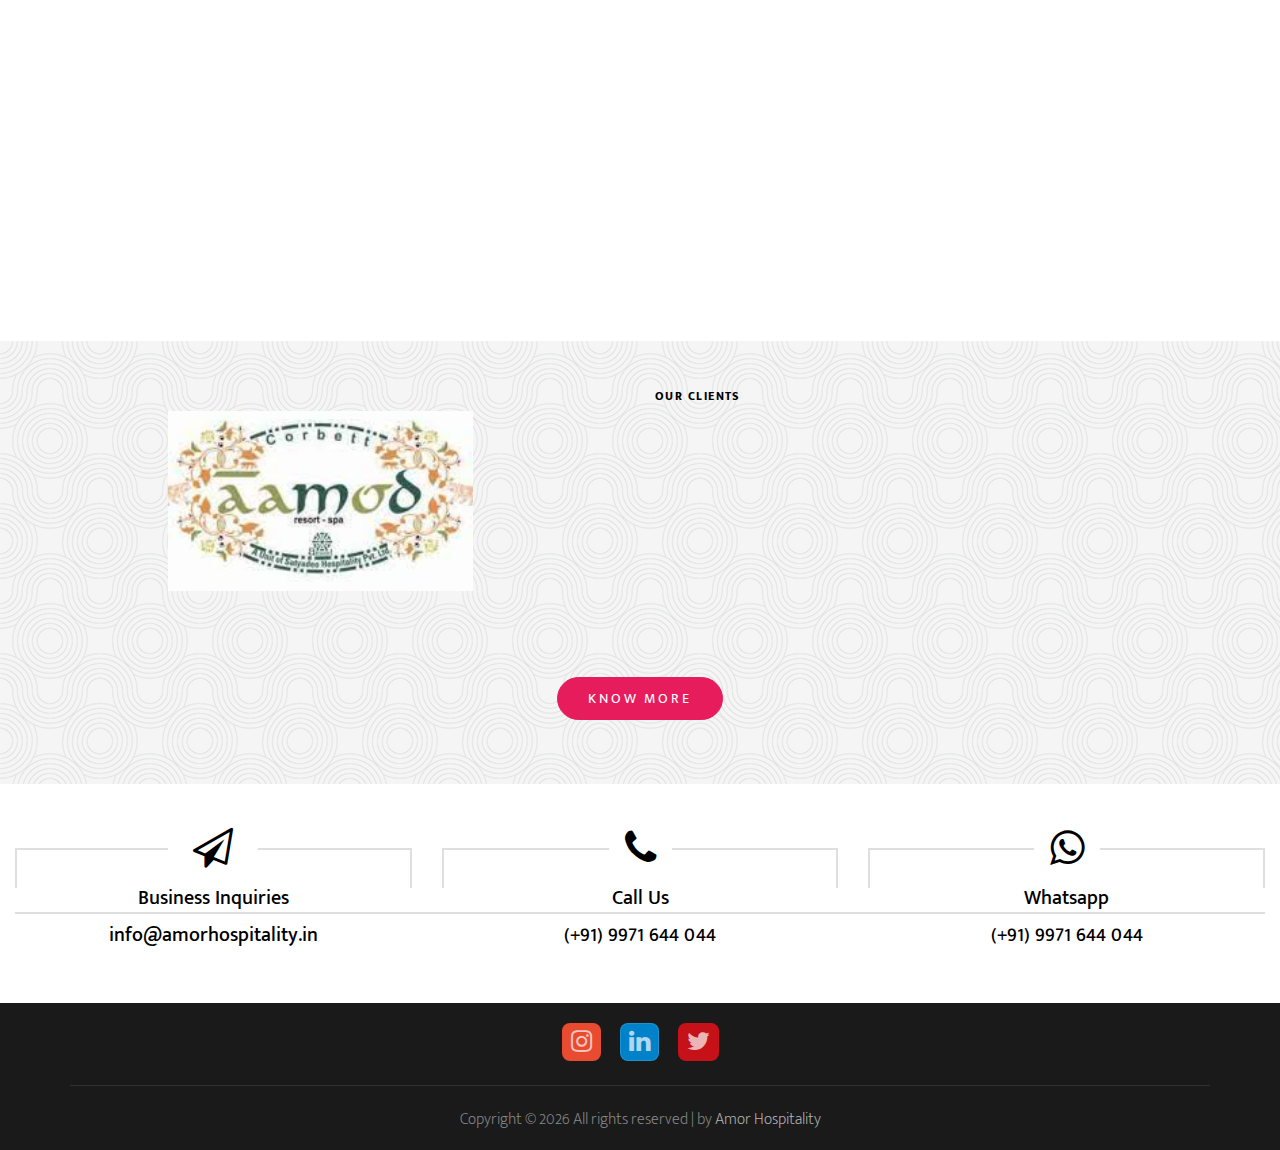
==== commit 49858473: "full updated" ====
--- a/index.html
+++ b/index.html
@@ -1,102 +1,456 @@
-<!DOCTYPE html>
-<html>
-	<head>
-		<title>We are coming soon</title>
-<!--
-Coming2Live series free coming soon templates!
-HTML version by Awe7 (http://awe7.com/)
-You can find WordPress version here:
-https://wordpress.org/plugins/coming2live/
--->
-		<meta charset="utf-8">
-		<meta name="viewport" content="width=device-width, initial-scale=1.0, maximum-scale=1.0, user-scalable=no">
-		<meta name="format-detection" content="telephone=no">
-		<meta name="apple-mobile-web-app-capable" content="yes">
-		<!-- Fonts-->
-		<link rel="stylesheet" type="text/css" href="assets/fonts/fontawesome/font-awesome.min.css">
-		<!-- Vendors-->
-		<link rel="stylesheet" type="text/css" href="assets/vendors/bootstrap/grid.css">
-		<link rel="stylesheet" type="text/css" href="assets/vendors/YTPlayer/css/jquery.mb.YTPlayer.min.css">
-		<link rel="stylesheet" type="text/css" href="assets/vendors/vegas/vegas.min.css">
-		<!-- App & fonts-->
-		<link rel="stylesheet" type="text/css" href="https://fonts.googleapis.com/css?family=Roboto:300,400,500,700,900|Work+Sans:300,400,500,700">
-		<link rel="stylesheet" type="text/css" id="app-stylesheet" href="assets/css/main.css"><!--[if lt IE 9]>
-			<script src="https://oss.maxcdn.com/libs/html5shiv/3.7.0/html5shiv.js"></script>
-		<![endif]-->
-	</head>
-	
-	<body>
-		<div class="page-wrap" id="root">
-			<!-- Content-->
-			<div class="md-content">
-				
-				<!-- hero -->
-				<div class="hero" style="background-image:url(./background.jpg);">
-					
-
-					<div class="container">
-						<div class="hero__wrapper">
-							<div class="row">
-								<div class="col-lg-10 col-xs-offset-0 col-sm-offset-0 col-md-offset-0 col-lg-offset-1 ">
-									<div class="hero__title_inner">
-										<img alt="sphere" src="./output-onlinepngtools1.png">
-										<h1 class="hero__title">We Are Almost Ready for Launch</h1>
-										<!-- <p class="hero__text">Perfect and awesome template to present your future product or service.<br>Hooking audience attention is all in the opener.</p> -->
-									</div>
-								</div>
-							</div>
-							
-							<!-- countdown__module hide undefined -->
-							<div class="countdown__module hide" data-date="2023/1/18">
-								<p><span>%D</span> Days</p>
-								<p><span>%H</span> Hours</p>
-								<p><span>%M</span> Minutes</p>
-								<p><span>%S</span> Seconds</p>
-							</div><!-- End / countdown__module hide undefined -->
-							
-							<div class="service-wrapper">
-								
-								<!-- service -->
-								<!-- <div class="service">
-									<h2 class="service__title">Web Development</h2>
-									<p class="service__text">Curabitur elementum urna augue, eu porta purus gravida in. Cras consectetur, lor</p>
-								</div> -->
-								<!-- End / service -->
-								
-								
-								<!-- service -->
-								<!-- <div class="service">
-									<h2 class="service__title">App Mobile Design</h2>
-									<p class="service__text">Suspendisse ac elit vitae est lacinia interdum eu sit amet mauris. Phasellus ali</p>
-								</div> -->
-								<!-- End / service -->
-								
-								
-								<!-- service -->
-								<!-- <div class="service">
-									<h2 class="service__title">Cloud Security</h2>
-									<p class="service__text">Duis porttitor libero ac egestas euismod. Maecenas quis felis turpis. Nulla quis</p>
-								</div> -->
-								<!-- End / service -->
-								
-							</div>
-						</div>
-					</div>
-				</div><!-- End / hero -->
-				
-			</div>
-			<!-- End / Content-->
-		</div>
-		<!-- Vendors-->
-		<script type="text/javascript" src="assets/vendors/jquery/jquery.min.js"></script>
-		<script type="text/javascript" src="assets/vendors/jquery.countdown/jquery.countdown.min.js"></script>
-		<script type="text/javascript" src="assets/vendors/flat-surface-shader/fss.min.js"></script>
-		<script type="text/javascript" src="assets/vendors/particles.js/particles.js"></script>
-		<script type="text/javascript" src="assets/vendors/waterpipe/waterpipe.js"></script>
-		<script type="text/javascript" src="assets/vendors/quietflow/quietflow.min.js"></script>
-		<script type="text/javascript" src="assets/vendors/YTPlayer/jquery.mb.YTPlayer.min.js"></script>
-		<script type="text/javascript" src="assets/vendors/vegas/vegas.min.js"></script>
-		<!-- App-->
-		<script type="text/javascript" src="assets/js/main.js"></script>
-	</body>
+<!doctype html>
+<html lang="en">
+
+<head>
+  <title>Amor Hospitality</title>
+  <meta charset="utf-8">
+  <meta name="viewport" content="width=device-width, initial-scale=1, shrink-to-fit=no">
+
+  <link href="https://fonts.googleapis.com/css?family=Mukta+Mahee:200,300,400|Playfair+Display:400,700"
+    rel="stylesheet">
+
+  <link rel="stylesheet" href="css/bootstrap.css">
+  <link rel="stylesheet" href="css/animate.css">
+  <link rel="stylesheet" href="css/owl.carousel.min.css">
+  <link rel="stylesheet" href="css/aos.css">
+
+  <link rel="stylesheet" href="fonts/ionicons/css/ionicons.min.css">
+  <link rel="stylesheet" href="fonts/fontawesome/css/font-awesome.min.css">
+
+  <!-- Theme Style -->
+  <link rel="stylesheet" href="css/style.css">
+</head>
+<style>
+  .site-hero.overlay:before {
+    background: rgba(0, 0, 0, 0.45);
+    content: "";
+    position: absolute;
+    height: 100vh;
+    min-height: 700px;
+    top: 0;
+    left: 0;
+    bottom: 0;
+    right: 0;
+  }
+</style>
+
+<body>
+
+  <header class="site-header">
+    <div class="container-fluid">
+      <div class="row" style="align-items: center !important;">
+        <div class="col-4 site-logo" data-aos="fade"><a href="index.html">
+            <!-- <em>Villa</em> -->
+            <img src="./img/Untitled-removebg-preview.png" style="width: 150px;" />
+          </a></div>
+        <div class="col-8">
+
+
+          <div class="site-menu-toggle js-site-menu-toggle  hide-on-laptop" data-aos="fade">
+            <span></span>
+            <span></span>
+            <span></span>
+          </div>
+          <!-- END menu-toggle -->
+          <nav class="navbar navbar-expand-md navbar-dark show-on-laptop">
+            <div class="collapse navbar-collapse" id="navbarsExample06">
+
+              <div class="p-2">
+                <p class="nav-text-custome activeOnNav"><a href="index.html" class="text-white">home</a></p>
+              </div>
+              <div class="p-2">
+                <p class="nav-text-custome"><a href="about.html" class="text-white">About Us</a></p>
+              </div>
+              <div class="p-2">
+                <p class="nav-text-custome"><a href="what_we_do.html" class="text-white">Services</a></p>
+              </div>
+
+              <div class="p-2">
+                <p class="nav-text-custome text-white"><a href="clients.html" class="text-white">Clients</a></p>
+              </div>
+              <div class="p-2">
+                <p class="nav-text-custome text-white"><a href="contact.html" class="text-white">Contact</a></p>
+              </div>
+            </div>
+          </nav>
+          <div class="site-navbar js-site-navbar">
+            <nav role="navigation">
+              <div class="container">
+                <div class="row full-height align-items-center">
+                  <div class="col-md-6">
+                    <ul class="list-unstyled menu">
+                      <li class="active"><a href="index.html">Home</a></li>
+                      <li><a href="about.html">About Us</a></li>
+                      <li><a href="what_we_do.html">Services</a></li>
+                      <!-- <li><a href="about.html">About Us</a></li> -->
+                      <li><a href="clients.html">Clients</a></li>
+                      <li><a href="contact.html">Contact</a></li>
+                    </ul>
+                  </div>
+                  <div class="col-md-6 extra-info">
+                    <div class="row">
+                      <div class="col-md-6 mb-5">
+                        <h3>Contact Info</h3>
+                        <p>New Delhi | Varanasi | Bengaluru</p>
+                        <p>info@amorhospitality.in</p>
+                        <p>(+91) 9971 644 044</p>
+
+                      </div>
+                      <div class="col-md-6">
+                        <h3>Connect With Us</h3>
+                        <ul class="list-unstyled">
+                          <li><a href="#">Twitter</a></li>
+                          <li><a href="#">Instagram</a></li>
+                          <li><a href="#">LinkedIn</a></li>
+                        </ul>
+                      </div>
+                    </div>
+                  </div>
+                </div>
+              </div>
+            </nav>
+          </div>
+        </div>
+      </div>
+    </div>
+  </header>
+  <!-- END head -->
+
+  <section class="site-hero overlay" style="background-image: url(img/hero_1.jpg); background-attachment: fixed;">
+    <div class="container">
+      <div class="row site-hero-inner justify-content-center align-items-center">
+        <div class="col-md-10 text-center">
+          <h1 class="heading" data-aos="fade-up" style="font-family: 'Mukta Mahee', arial, sans-serif !important;">AMOR
+          </h1>
+          <p class="sub-heading mb-5" data-aos="fade-up" data-aos-delay="100"> Experiences crafted with Love!</p>
+          <!-- <p data-aos="fade-up" data-aos-delay="100"><a href="#" class="btn uppercase btn-primary mr-md-2 mr-0 mb-3 d-sm-inline d-block">Explore The Beauty</a> <a href="#" class="btn uppercase btn-outline-light d-sm-inline d-block">Download</a></p> -->
+        </div>
+      </div>
+      <a class="mouse smoothscroll" href="#next">
+        <div class="mouse-icon">
+          <span class="mouse-wheel"></span>
+        </div>
+      </a>
+    </div>
+    <!-- <a class="mouse smoothscroll" href="#next">
+        <div class="mouse-icon">
+          <span class="mouse-wheel">asdssaasd</span>
+        </div>
+      </a> -->
+  </section>
+  <!-- END section -->
+
+
+  <section class="section slider-section pd-md-5">
+    <div class="container-fluid pr-md-5 pl-md-5">
+      <div class="row justify-content-center text-center ">
+        <div class="col-md-6">
+          <div class="col-md-6 pt-5 pt-md-0">
+            <h2 style="white-space:pre-wrap;
+            font-weight: 900;
+            font-style: normal;
+            font-size: 12px;
+            letter-spacing: .12em;
+            line-height: 1.3em;
+            text-transform: uppercase;
+            text-align: start; font-family: 'Mukta Mahee', arial, sans-serif !important;">About us</h2>
+            <!-- <h2 class="heading" data-aos="fade-up" style="text-align: start;">A gorgeous place to enjoy your life.</h2> -->
+            <!-- <p class="lead" data-aos="fade-up" data-aos-delay="100">Lorem ipsum dolor sit amet, consectetur adipisicing elit. In dolor, iusto doloremque quo odio repudiandae sunt eveniet? Enim facilis laborum voluptate id porro, culpa maiores quis, blanditiis laboriosam alias. Sed.</p> -->
+          </div>
+          <h2 class="heading" data-aos="fade-up"
+            style="text-align: start; font-family: 'Mukta Mahee', arial, sans-serif !important;">We are all things
+            travel!</h2>
+          <!-- <p class="lead" data-aos="fade-up" data-aos-delay="100">Lorem ipsum dolor sit amet, consectetur adipisicing elit. In dolor, iusto doloremque quo odio repudiandae sunt eveniet? Enim facilis laborum voluptate id porro, culpa maiores quis, blanditiis laboriosam alias. Sed.</p> -->
+        </div>
+        <div class="col-md-6">
+          <!-- <h2 class="heading" data-aos="fade-up">A gorgeous place to enjoy your life.</h2> -->
+          <p class="lead" data-aos="fade-up" data-aos-delay="100"
+            style="text-align: start; font-family: 'Mukta Mahee', arial, sans-serif !important;">We are all things
+            travel!
+            Amor hospitality offers vast expertise in consulting and specialized services in the
+            travel and hospitality domain.</p>
+
+          <p class="lead" data-aos="fade-up" data-aos-delay="100"
+            style="text-align: start; font-family: 'Mukta Mahee', arial, sans-serif !important;">We manage sales,
+            marketing,
+            public relations, and a range of services that enable
+            luxury hotels and resorts to enhance their business and stand out as a brand!</p>
+        </div>
+        <div class="col-12 mt-md-5">
+          <p class="mt-5"><a href="what_we_do.html" class="btn btn-primary uppercase text-white"
+              style="font-family: 'Mukta Mahee', arial, sans-serif !important;">Know More</a></p>
+        </div>
+      </div>
+    </div>
+  </section>
+  <!-- END section -->
+  <section class="site-hero overlaynew" style="background-image: url(img/gg1.jpg); background-attachment: fixed;">
+    <div class="container">
+      <div class="row site-hero-inner justify-content-center align-items-center">
+        <div class="col-md-10 text-center">
+          <h1 class="heading" data-aos="fade-up" style="font-family: 'Mukta Mahee', arial, sans-serif !important;">
+            Differentiated offerings to curate the
+            right solutions</h1>
+          <!-- <p class="sub-heading mb-5" data-aos="fade-up" data-aos-delay="100"> We provides services that are unique for each project we undertake &amp; are therefore tailored to meet each client’s individual needs.</p> -->
+          <!-- <p data-aos="fade-up" data-aos-delay="100"><a href="#" class="btn uppercase btn-primary mr-md-2 mr-0 mb-3 d-sm-inline d-block">Explore The Beauty</a> <a href="#" class="btn uppercase btn-outline-light d-sm-inline d-block">Download</a></p> -->
+        </div>
+      </div>
+      <a class="mouse smoothscroll" href="#next">
+        <div class="mouse-icon">
+          <span class="mouse-wheel"></span>
+        </div>
+      </a>
+    </div>
+    <!-- <a class="mouse smoothscroll" href="#next">
+        <div class="mouse-icon">
+          <span class="mouse-wheel">asdssaasd</span>
+        </div>
+      </a> -->
+  </section>
+  <section class="section testimonial-section">
+    <div class="container-fluid">
+      <div class="row justify-content-center text-center mb-5">
+        <div class="col-md-8">
+          <h2 class="heading" data-aos="fade-up" style="font-family: 'Mukta Mahee', arial, sans-serif !important;">Our
+            offerings</h2>
+        </div>
+      </div>
+      <div class="row ml-0" style="width: 100%; justify-content: center;">
+        <div class="col-12 m-2 mb-md-5" data-aos="fade-up" data-aos-delay="100">
+          <div class="card">
+            <div class="card-body testimonial text-center">
+              <div class="offerings-sales">
+                <h2 style="text-transform: uppercase; font-family: 'Mukta Mahee', arial, sans-serif !important;">Sales
+                  Support</h2>
+                <p class="lead" data-aos="fade-up" data-aos-delay="100"
+                  style="text-align: start; font-family: 'Mukta Mahee', arial, sans-serif !important;">Our vast
+                  experience
+                  in the travel &amp; hospitality industry helps us to
+                  understand what our partners need and curate the right strategies. We are driven to
+                  implement these strategies with our partners towards the common objective of
+                  growing the business together.</p>
+                <p class="lead" data-aos="fade-up" data-aos-delay="100"
+                  style="text-align: start; font-family: 'Mukta Mahee', arial, sans-serif !important;"><strong>Our Sales
+                    expertise include:</strong></p>
+                <ul class="lead" style="text-align: start; font-family: 'Mukta Mahee', arial, sans-serif !important;">
+                  <li>Curating tailor-made sales strategy for every partner based on their unique requirements</li>
+                  <li>Offering best in class team which will help our partners to execute these strategies</li>
+                  <li>Developing sales plan by analyzing the market dynamics, brand penetration and competitive
+                    landscape</li>
+                  <li>Leveraging strong network of agents, tour operators and travel management companies to
+                    utilize the right channel for our partners</li>
+                </ul>
+
+              </div>
+              <div class="author-image m-3 m-md-4">
+                <i class="fa fa-line-chart rounded-circle" aria-hidden="true">&nbsp;</i>
+              </div>
+
+            </div>
+          </div>
+
+        </div>
+        <div class="col-12 m-2" data-aos="fade-up" data-aos-delay="100">
+          <div class="card">
+            <div class="card-body testimonial text-center">
+              <div class="author-image m-3 m-md-4">
+                <i class="fa fa-handshake-o ficons" aria-hidden="true">&nbsp;</i>
+              </div>
+              <div class="offerings-sales">
+                <h2 style="text-transform: uppercase;font-family: 'Mukta Mahee', arial, sans-serif !important;">
+                  Marketing</h2>
+                <p class="lead" data-aos="fade-up" data-aos-delay="100"
+                  style="text-align: start;font-family: 'Mukta Mahee', arial, sans-serif !important;">Our aim is to
+                  build
+                  customized marketing strategy by understanding the brand
+                  and market fit. We curate and manage social media campaigns across all channels. We offer the
+                  right tools and interventions to execute these strategies which does the magic for our partners!</p>
+              </div>
+
+
+            </div>
+          </div>
+
+        </div>
+
+        <!-- END col -->
+
+
+        <!-- END col -->
+      </div>
+    </div>
+  </section>
+  <section class="section blog-post-entry bg-pattern pt-5 pb-5">
+    <div class="container-fluid">
+      <div class="row justify-content-center text-center ">
+        <div class="col-md-6" style="align-items: center;
+        justify-content: center;
+        display: flex;">
+          <!-- <h2 class="heading" data-aos="fade-up">A gorgeous place to enjoy your life.</h2> -->
+          <!-- <p class="lead" data-aos="fade-up" data-aos-delay="100" style="text-align: start;">A passion for travel is in our DNA and we love spending our time on the road looking for new opportunities to connect our partners. We regularly assess the market and work towards selecting the right path for each individual client.</p>
+            <p class="lead" data-aos="fade-up" data-aos-delay="100" style="text-align: start;">We are extremely well-connected within the travel industry and enjoy great relationships with all our partners. The entire team has a wealth of experience in dealing with top brands and we are proud to say we have all achieved outstanding results in our fields.</p> -->
+          <img src="./img/Picture1.png" width="50%" />
+        </div>
+        <div class="col-md-6 pt-5 pt-md-0">
+          <h2 style="white-space:pre-wrap;font-family: 'Mukta Mahee', arial, sans-serif !important;
+            font-weight: 900;
+            font-style: normal;
+            font-size: 12px;
+            letter-spacing: .12em;
+            line-height: 1.3em;
+            text-transform: uppercase;
+            text-align: start;">our clients</h2>
+          <h2 class="heading" data-aos="fade-up"
+            style="text-align: start;font-family: 'Mukta Mahee', arial, sans-serif !important;">A wide
+            variety of experiences</h2>
+          <!-- <p class="lead" data-aos="fade-up" data-aos-delay="100">Lorem ipsum dolor sit amet, consectetur adipisicing elit. In dolor, iusto doloremque quo odio repudiandae sunt eveniet? Enim facilis laborum voluptate id porro, culpa maiores quis, blanditiis laboriosam alias. Sed.</p> -->
+        </div>
+
+        <div class="col-12 mt-md-3">
+          <p class="mt-5"><a href="what_we_do.html" class="btn btn-primary uppercase text-white"
+              style="font-family: 'Mukta Mahee', arial, sans-serif !important;">Know More</a></p>
+        </div>
+      </div>
+    </div>
+  </section>
+
+  <!-- ADDRESS:
+  Malviya Nagar, New Delhi – 110017
+  
+  PHONE:
+  (+91) 9971 644 044
+  
+  EMAIL:
+  info@amorhospitality.in -->
+  <section class="section pb-2 pt-4">
+    <div class="container-fluid">
+      <div class="row justify-content-center text-center ">
+        <div class="col-12 col-md-4">
+          <div class="card mb-3 callOut" style="border: 0px;">
+            <div class="card-header card-headerxx" style="padding: 20px; background-color: #ffffff;">
+              <a href="mailto: info@amorhospitality.in"><span class="fa fa-paper-plane-o" style="border-radius: 50px;
+                  background: #ffffff;
+                  padding: 11px;
+                  margin-top: 9px;
+                  color: black;
+                  padding-right: 25px;
+                  padding-left: 25px;"></span></a>
+            </div>
+
+            <div class="card-body card-bodyxx text-secondary">
+              <h5 class="card-title pt-3 mb-0" style="font-family: 'Mukta Mahee', arial, sans-serif !important;">Business Inquiries</h5>
+              <hr class="mediaQueryMargin_one" />
+              <h5 class="card-title pt-1" style="font-family: 'Mukta Mahee', arial, sans-serif !important;">info@amorhospitality.in</h5>
+            </div>
+          </div>
+        </div>
+        <div class="col-12 col-md-4">
+          <div class="card mb-3 callOut" style="border: 0px;">
+            <div class="card-header card-headerxx" style="padding: 20px; background-color: #ffffff;">
+              <a href="tel:+919971 644 044"><span class="fa fa-phone" style="border-radius: 50px;
+                  background: #ffffff;
+                  padding: 11px;
+                  margin-top: 9px;
+                  color: black;
+                  padding-right: 16px;
+                  padding-left: 16px;"></span></a>
+            </div>
+
+            <div class="card-body card-bodyxx text-secondary">
+              <h5 class="card-title pt-3 mb-0" style="font-family: 'Mukta Mahee', arial, sans-serif !important;">Call Us</h5>
+              <hr class="mediaQueryMargin_two" />
+              <h5 class="card-title pt-1" style="font-family: 'Mukta Mahee', arial, sans-serif !important;">(+91) 9971 644 044</h5>
+            </div>
+          </div>
+        </div>
+
+        <div class="col-12 col-md-4">
+          <div class="card mb-3 callOut" style="border: 0px;">
+            <div class="card-header card-headerxx" style="padding: 20px; background-color: #ffffff;">
+              <a href="https://wa.me/+919971644044?text=Hello%2C%20!" target="_blank"><span class="fa fa-whatsapp" style="border-radius: 50px;
+                  background: #ffffff;
+                  padding: 11px;
+                  margin-top: 9px;
+                  color: black;
+                  padding-right: 16px;
+                  padding-left: 16px;"></span></a>
+            </div>
+
+            <div class="card-body card-bodyxx text-secondary">
+              <h5 class="card-title pt-3 mb-0" style="font-family: 'Mukta Mahee', arial, sans-serif !important;">Whatsapp</h5>
+              <hr class="mediaQueryMargin"/>
+              <h5 class="card-title pt-1" style="font-family: 'Mukta Mahee', arial, sans-serif !important;">(+91) 9971 644 044</h5>
+            </div>
+          </div>
+        </div>
+
+      </div>
+    </div>
+  </section>
+
+
+  <a class="whats-app" href="https://wa.me/+919971644044?text=Hello%2C%20!" target="_blank" target="_blank">
+    <i class="icon fa fa-whatsapp fa-lg"></i>
+  </a>
+  <!-- END section -->
+
+  <footer class="footer-section">
+    <div class="container">
+      <div class="row pb-4">
+        <div class="col-md-12 text-center">
+          <!-- <a href="#"><span class="fa fa-instagram"></span></a>
+            <a href="#"><span class="fa fa-linkedin"></span></a>
+            <a href="#"><span class="fa fa-twitter"></span></a> -->
+          <!-- Instagram -->
+
+          <a class="btn btn-primary btn-lg btn-floating" style="background-color: #e84b30; padding-left: 8px;
+          padding-right: 8px;
+          padding-top: 5px;
+          padding-bottom: 1px;border-radius:8px; border-color: #ffffff00;" href="#!"
+            role="button"><span class="fa fa-instagram" style="font-size: 25px;"></span></a>
+
+          <!-- Linkedin -->
+          <a class="btn btn-primary btn-lg btn-floating ml-3" style="background-color: #0082ca; padding-left: 8px;
+          padding-right: 8px;
+          padding-top: 5px;
+          padding-bottom: 1px; border-radius:8px; border-color: #ffffff1f;" href="#!"
+            role="button"><span class="fa fa-linkedin" style="font-size: 25px;"></span></a>
+
+          <!-- Pinterest -->
+          <a class="btn btn-primary btn-lg btn-floating ml-3" style="background-color: #c61118; padding-left: 8px;
+          padding-right: 8px;
+          padding-top: 5px;
+          padding-bottom: 1px; border-radius:8px; border-color: #ffffff00;" href="#!"
+            role="button"><span class="fa fa-twitter" style="font-size: 25px;"></span></a>
+
+
+        </div>
+
+
+
+
+      </div>
+      <div class="row bordertop ">
+        <p class="col-md-12 text-center">
+          <!-- Link back to Colorlib can't be removed. Template is licensed under CC BY 3.0. -->
+          Copyright &copy;
+          <script>document.write(new Date().getFullYear());</script> All rights reserved |</i> by <a
+            href="/" target="_blank">Amor Hospitality</a>
+          <!-- Link back to Colorlib can't be removed. Template is licensed under CC BY 3.0. -->
+        </p>
+
+
+      </div>
+    </div>
+  </footer>
+
+  <script src="js/jquery-3.2.1.min.js"></script>
+  <script src="js/popper.min.js"></script>
+  <script src="js/bootstrap.min.js"></script>
+  <script src="js/owl.carousel.min.js"></script>
+  <!-- <script src="js/jquery.waypoints.min.js"></script> -->
+  <script src="js/aos.js"></script>
+  <script src="js/main.js"></script>
+</body>
+
 </html>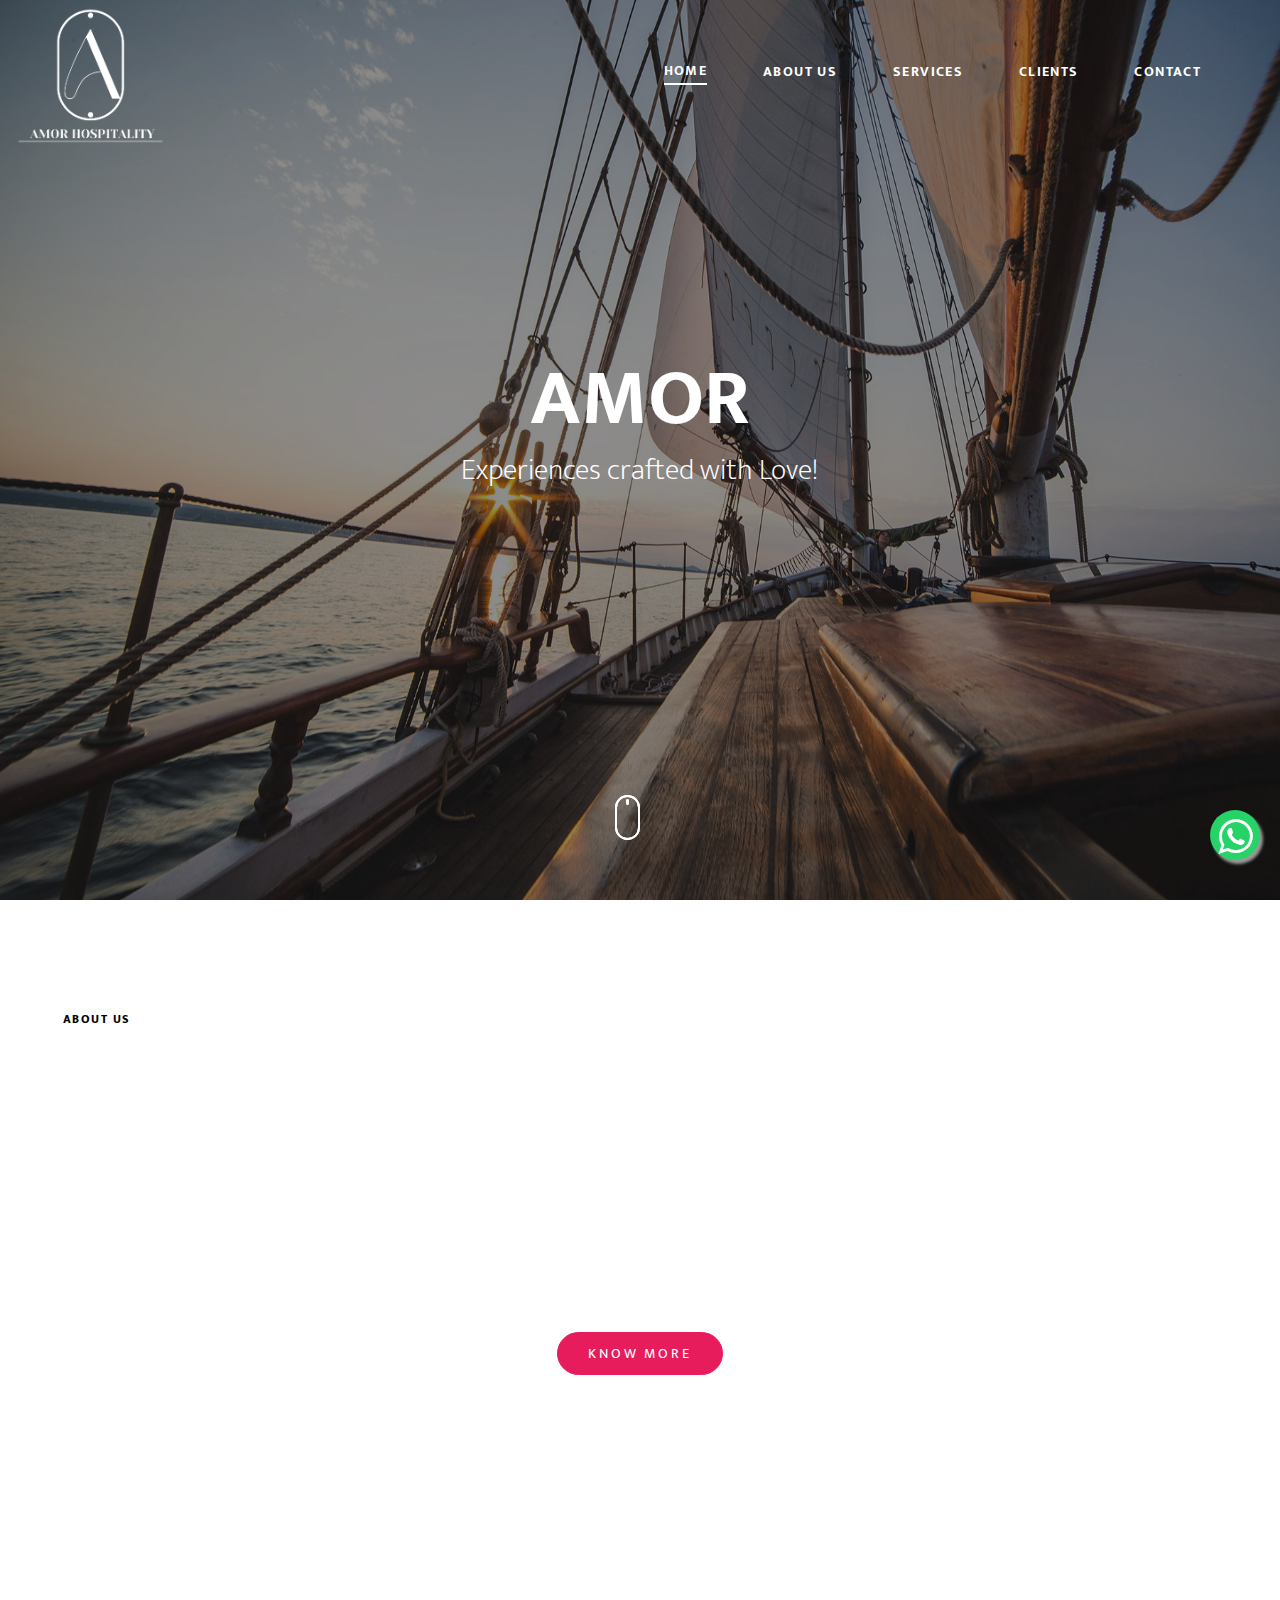
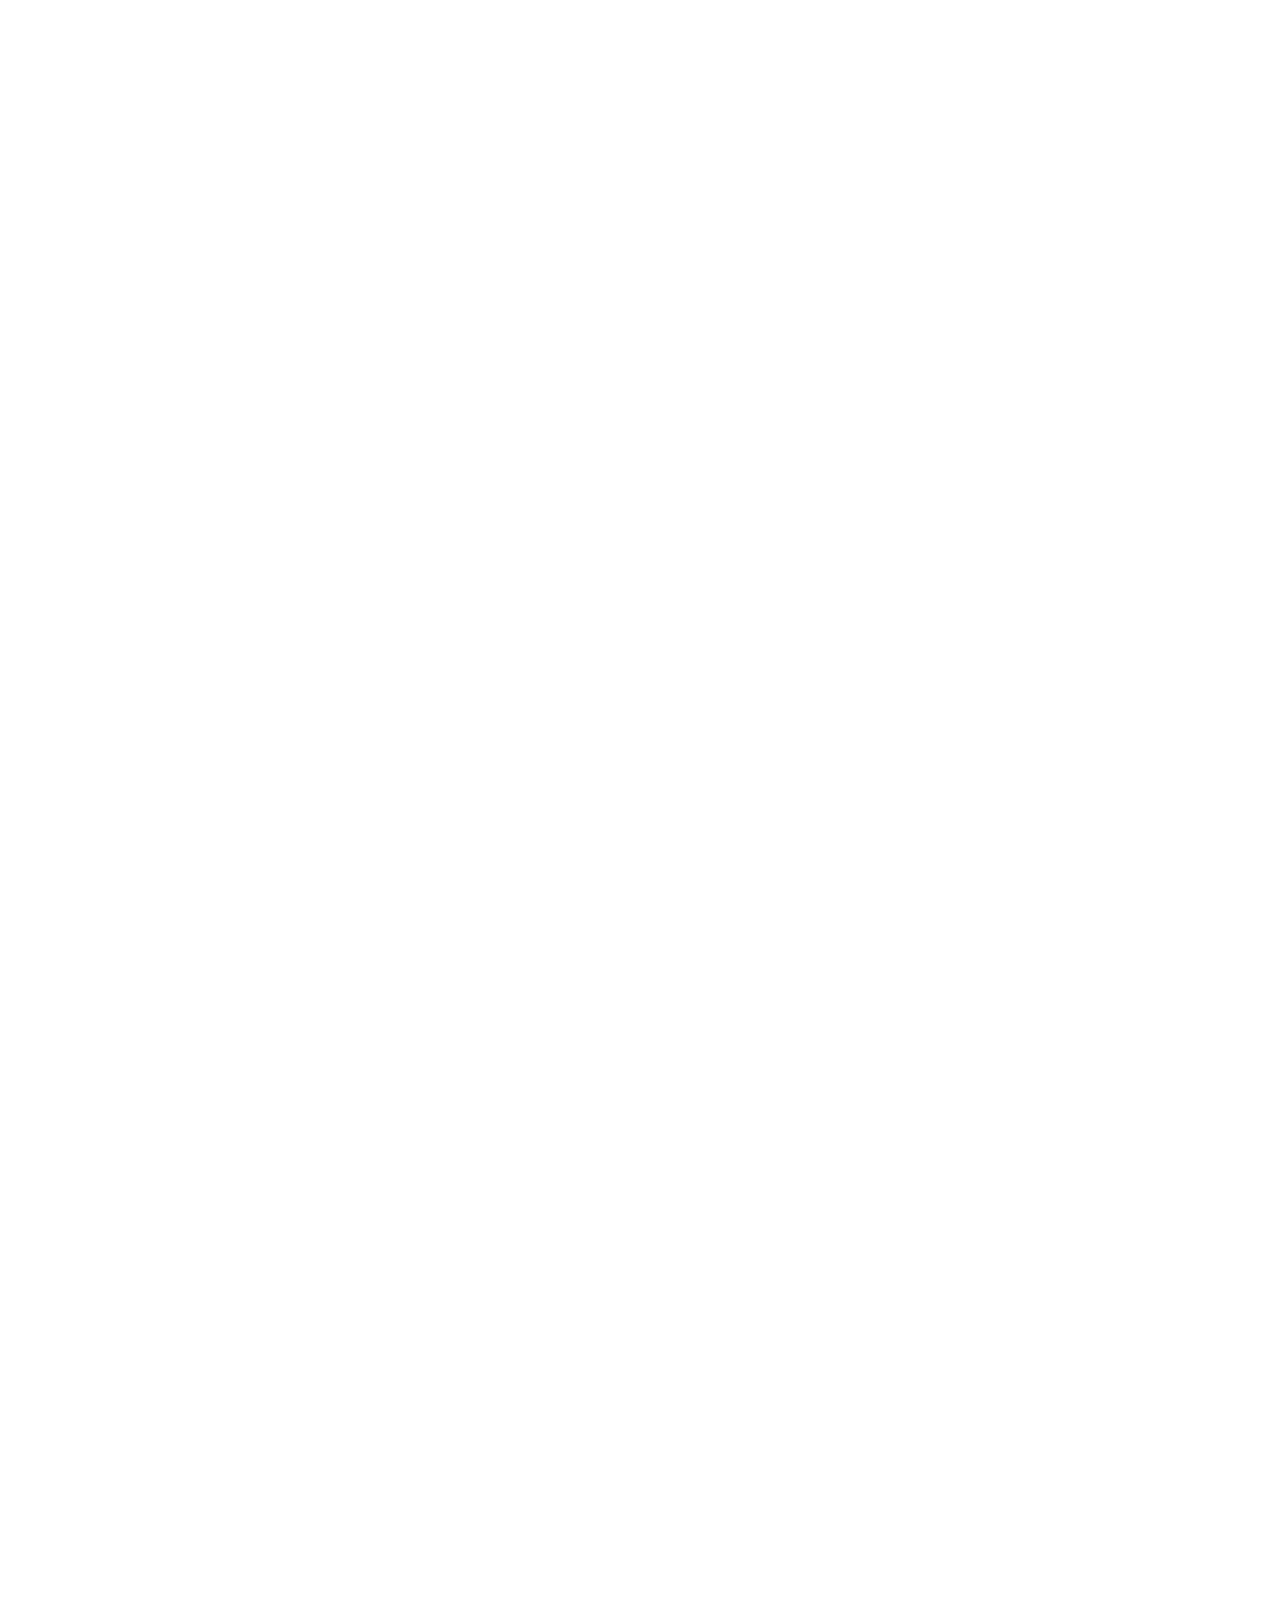
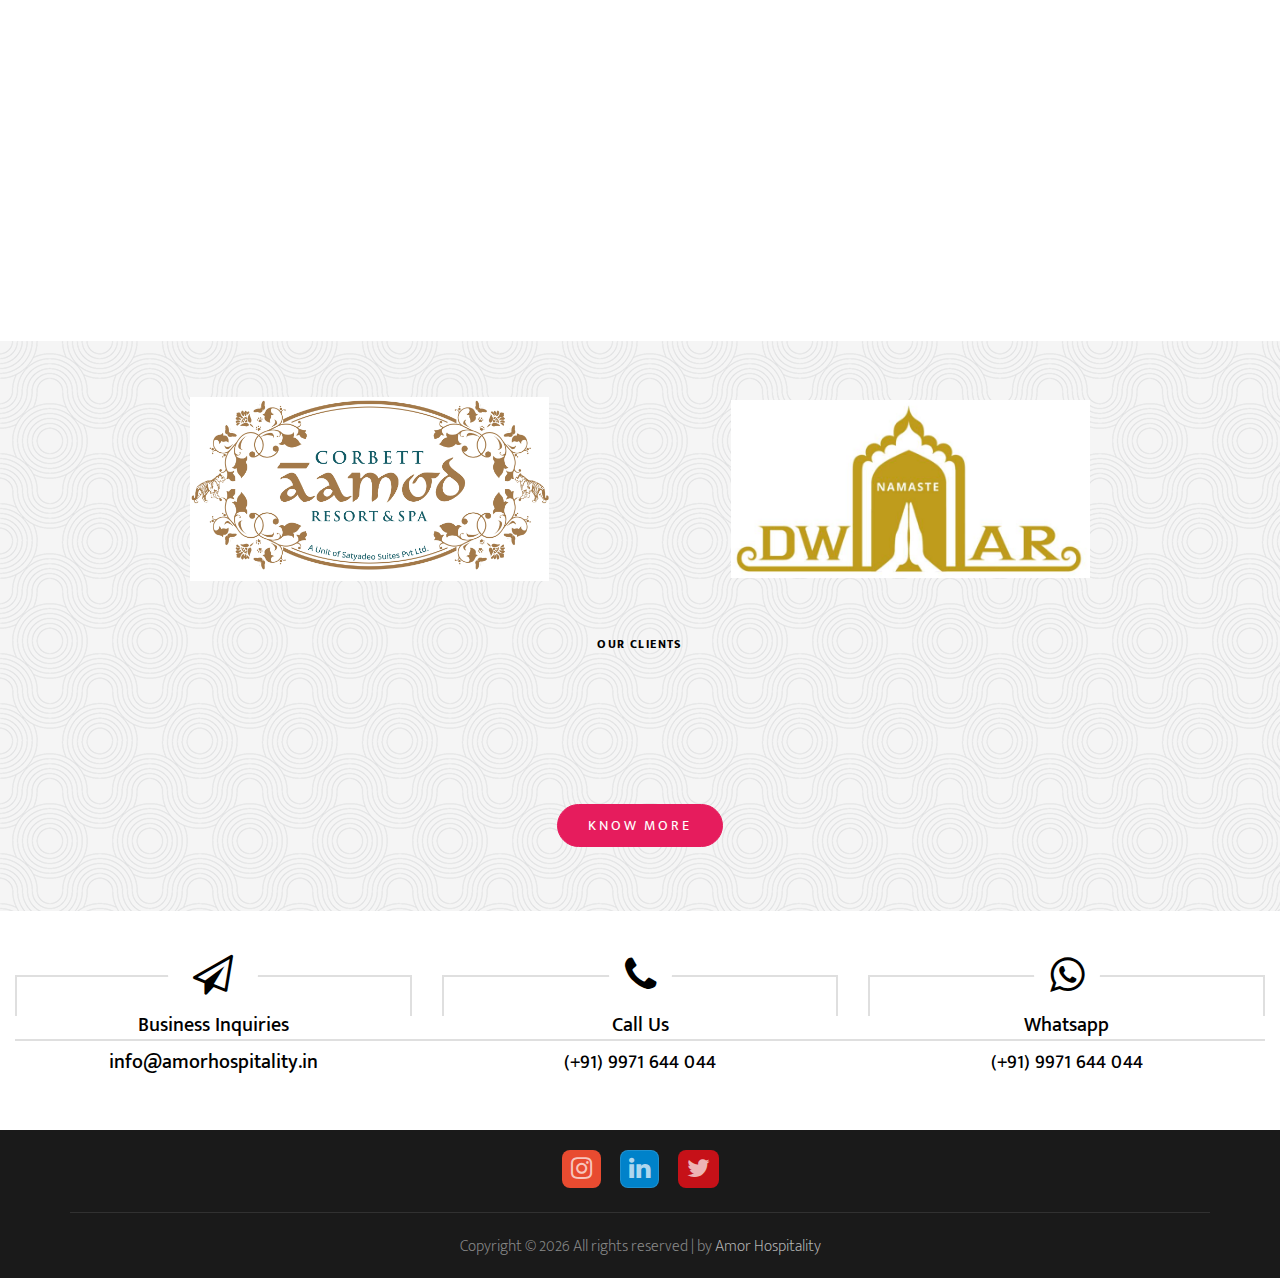
==== commit f9f8d517: "initial" ====
--- a/index.html
+++ b/index.html
@@ -283,15 +283,14 @@
   <section class="section blog-post-entry bg-pattern pt-5 pb-5">
     <div class="container-fluid">
       <div class="row justify-content-center text-center ">
-        <div class="col-md-6" style="align-items: center;
-        justify-content: center;
-        display: flex;">
+        <div class="col-12 image_box_client" style="">
           <!-- <h2 class="heading" data-aos="fade-up">A gorgeous place to enjoy your life.</h2> -->
           <!-- <p class="lead" data-aos="fade-up" data-aos-delay="100" style="text-align: start;">A passion for travel is in our DNA and we love spending our time on the road looking for new opportunities to connect our partners. We regularly assess the market and work towards selecting the right path for each individual client.</p>
             <p class="lead" data-aos="fade-up" data-aos-delay="100" style="text-align: start;">We are extremely well-connected within the travel industry and enjoy great relationships with all our partners. The entire team has a wealth of experience in dealing with top brands and we are proud to say we have all achieved outstanding results in our fields.</p> -->
-          <img src="./img/Picture1.png" width="50%" />
-        </div>
-        <div class="col-md-6 pt-5 pt-md-0">
+          <img class="p-2" src="./img/logo_change.jpg" />
+          <img class="p-2" src="./img/two.png" />
+        </div>
+        <div class="col-12 pt-5">
           <h2 style="white-space:pre-wrap;font-family: 'Mukta Mahee', arial, sans-serif !important;
             font-weight: 900;
             font-style: normal;
@@ -299,16 +298,15 @@
             letter-spacing: .12em;
             line-height: 1.3em;
             text-transform: uppercase;
-            text-align: start;">our clients</h2>
+            text-align: center;">our clients</h2>
           <h2 class="heading" data-aos="fade-up"
-            style="text-align: start;font-family: 'Mukta Mahee', arial, sans-serif !important;">A wide
+            style="text-align: center;font-family: 'Mukta Mahee', arial, sans-serif !important;">A wide
             variety of experiences</h2>
+            <div class="col-12 mt-md-3">
+              <p class="mt-5"><a href="what_we_do.html" class="btn btn-primary uppercase text-white"
+                  style="font-family: 'Mukta Mahee', arial, sans-serif !important;">Know More</a></p>
+            </div>
           <!-- <p class="lead" data-aos="fade-up" data-aos-delay="100">Lorem ipsum dolor sit amet, consectetur adipisicing elit. In dolor, iusto doloremque quo odio repudiandae sunt eveniet? Enim facilis laborum voluptate id porro, culpa maiores quis, blanditiis laboriosam alias. Sed.</p> -->
-        </div>
-
-        <div class="col-12 mt-md-3">
-          <p class="mt-5"><a href="what_we_do.html" class="btn btn-primary uppercase text-white"
-              style="font-family: 'Mukta Mahee', arial, sans-serif !important;">Know More</a></p>
         </div>
       </div>
     </div>
--- a/css/style.css
+++ b/css/style.css
@@ -1271,6 +1271,15 @@
       /* height: 100px; */
     }
   
+    .image_box_client{
+      align-items: center;
+        justify-content: space-evenly;
+        display: flex;
+        flex-direction: row;
+    }
+    .image_box_client img{
+      width: 30%
+    }
     @media only screen and (max-width: 700px) {
       .check_data{
         align-items: center;
@@ -1283,5 +1292,16 @@
         width: 80%;
         /* height: 100px; */
       }
+
+
+      .image_box_client{
+        align-items: center;
+          justify-content: space-evenly;
+          display: flex;
+          flex-direction: column;
+      }
+      .image_box_client img{
+        width: 80%
+      }
          
     }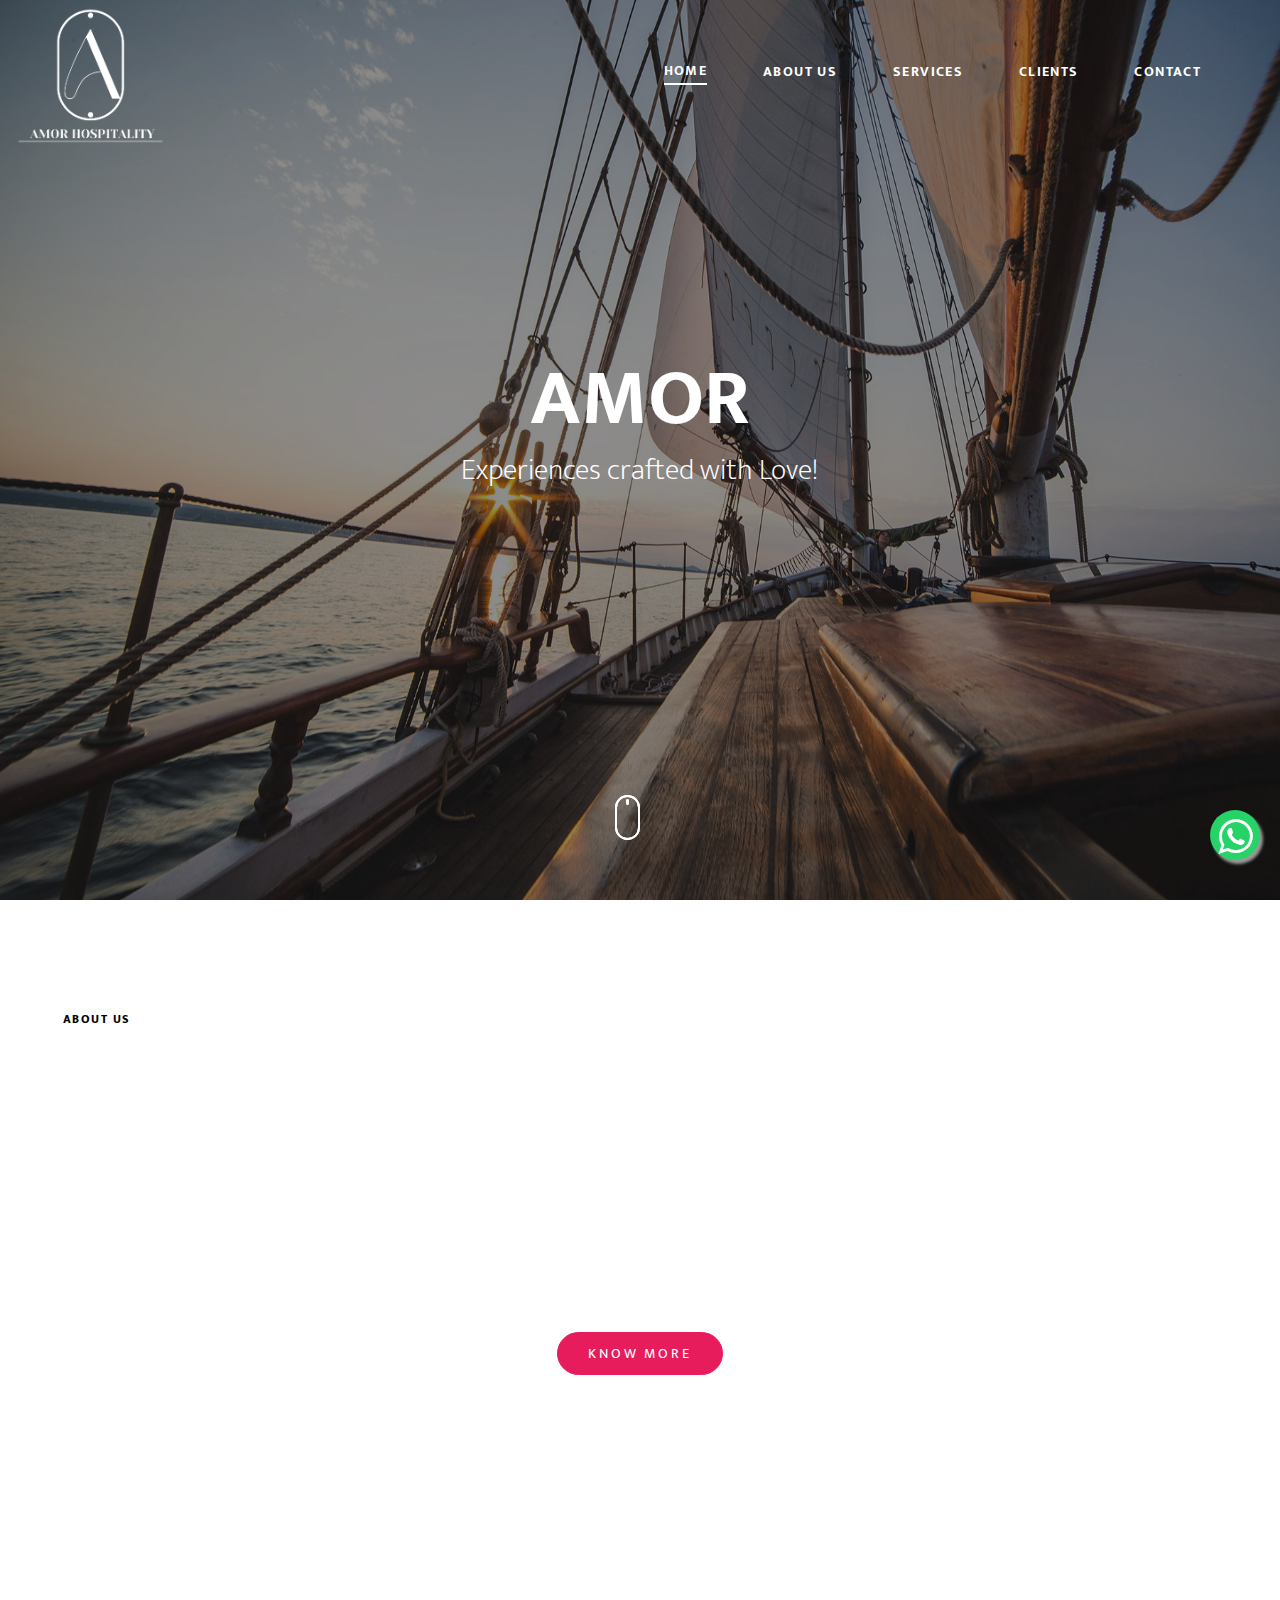
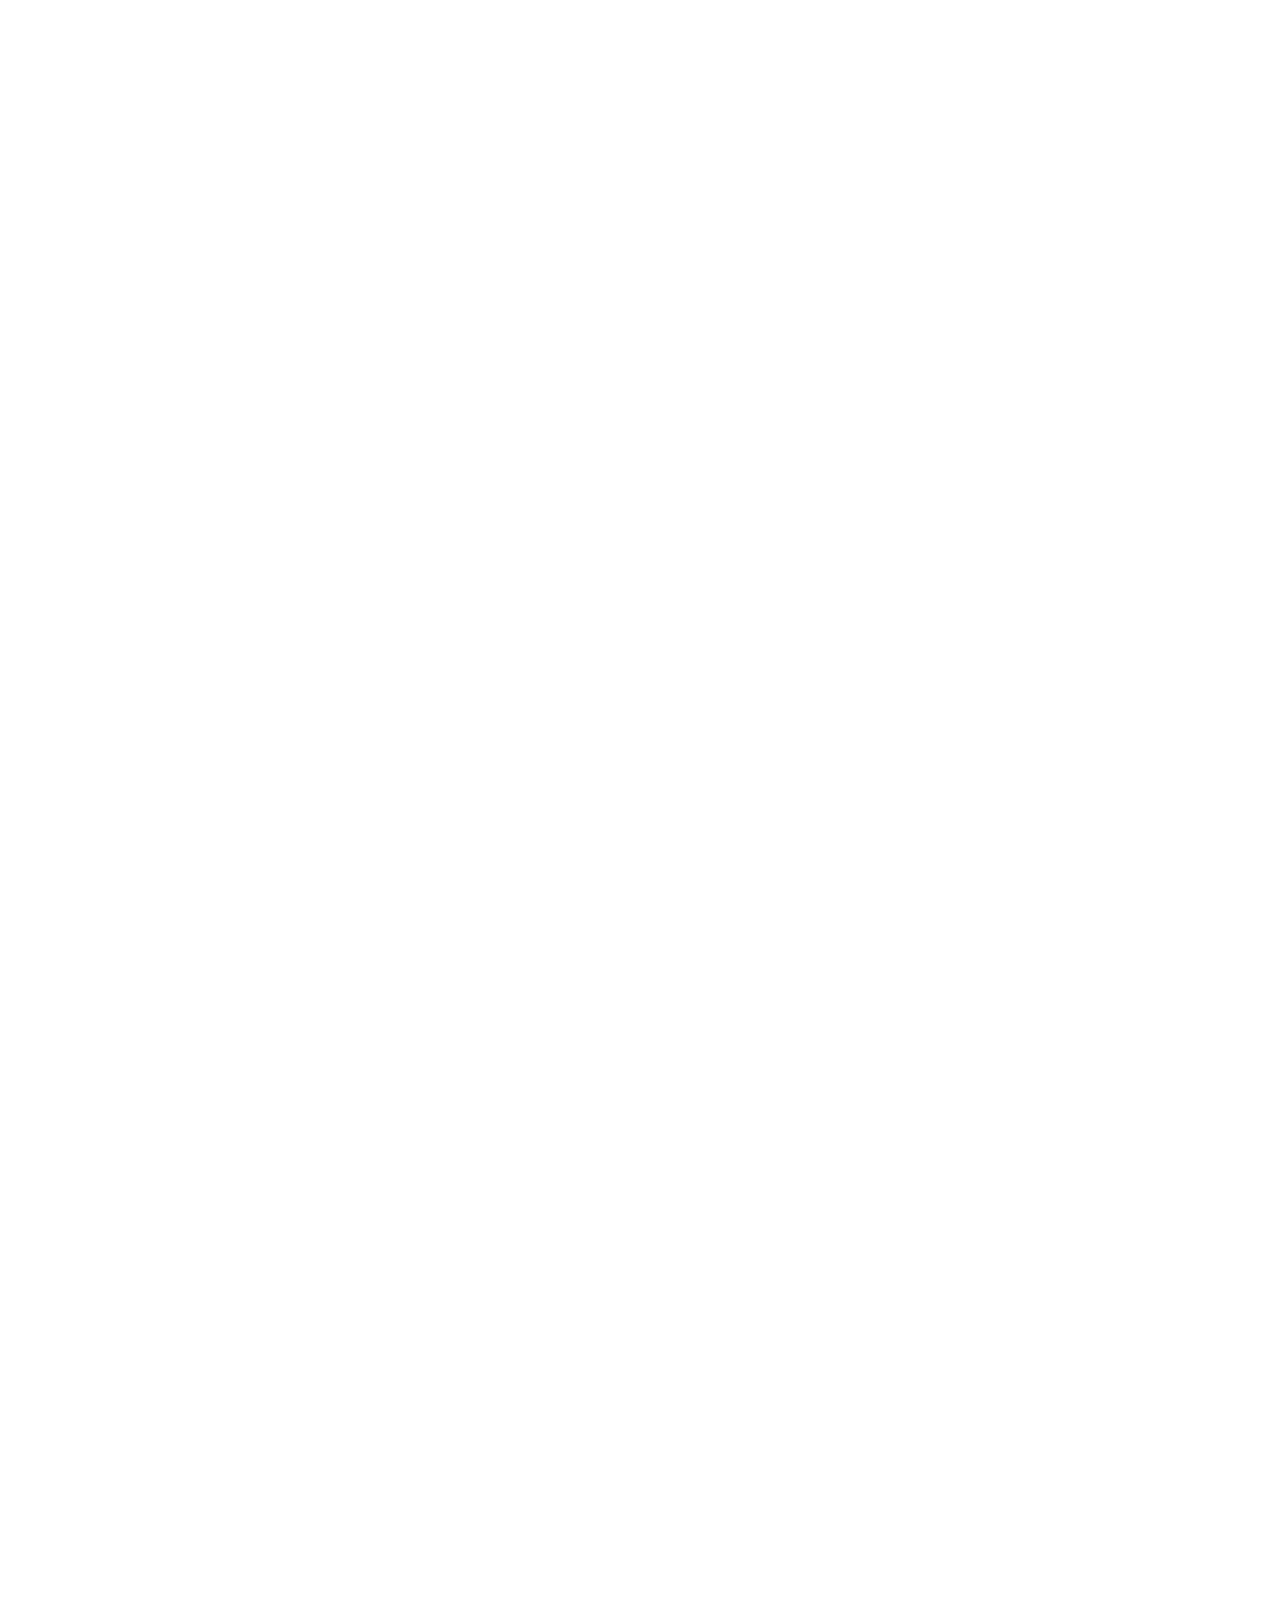
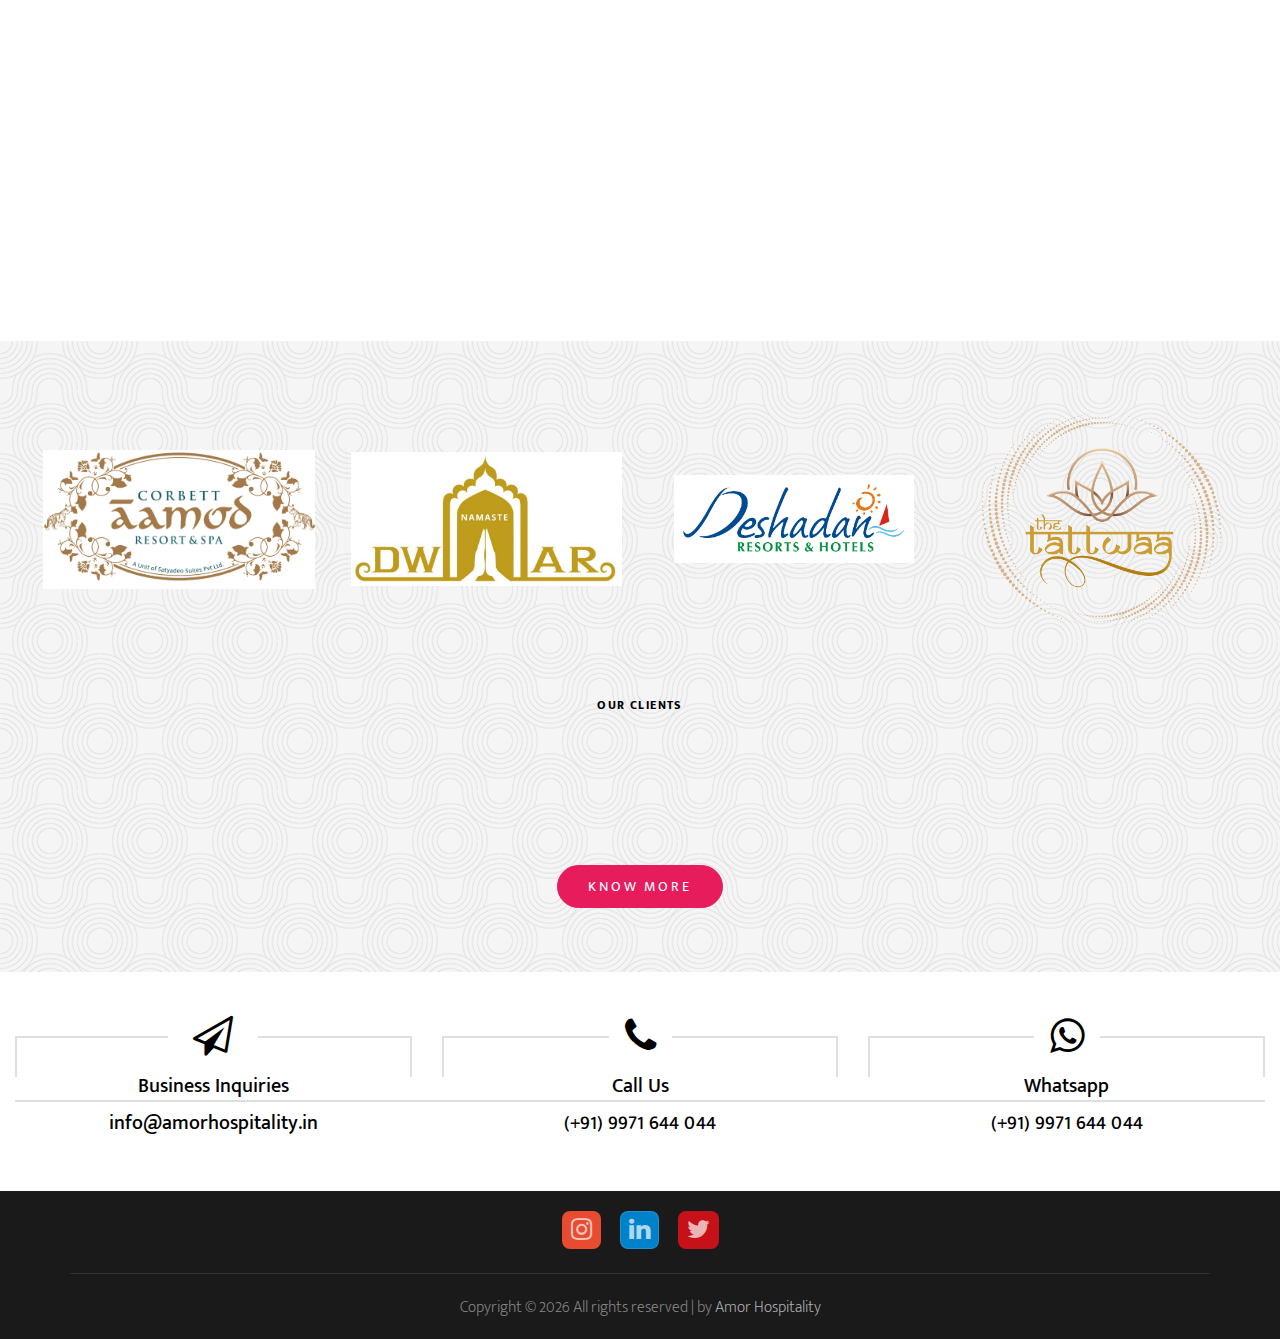
==== commit b3520e5a: "logoa added" ====
--- a/index.html
+++ b/index.html
@@ -289,6 +289,8 @@
             <p class="lead" data-aos="fade-up" data-aos-delay="100" style="text-align: start;">We are extremely well-connected within the travel industry and enjoy great relationships with all our partners. The entire team has a wealth of experience in dealing with top brands and we are proud to say we have all achieved outstanding results in our fields.</p> -->
           <img class="p-2" src="./img/logo_change.jpg" />
           <img class="p-2" src="./img/two.png" />
+          <img class="p-4" src="./img/Deshadan_logo.jpg" />
+          <img class="p-4" src="./img/The_Tattwaa_Letterhead.png" />
         </div>
         <div class="col-12 pt-5">
           <h2 style="white-space:pre-wrap;font-family: 'Mukta Mahee', arial, sans-serif !important;
--- a/css/style.css
+++ b/css/style.css
@@ -1267,7 +1267,7 @@
     }
   
     .check_data img{
-      width: 60%;
+      width: 23%;
       /* height: 100px; */
     }
   
@@ -1278,7 +1278,7 @@
         flex-direction: row;
     }
     .image_box_client img{
-      width: 30%
+      width: 23%
     }
     @media only screen and (max-width: 700px) {
       .check_data{
